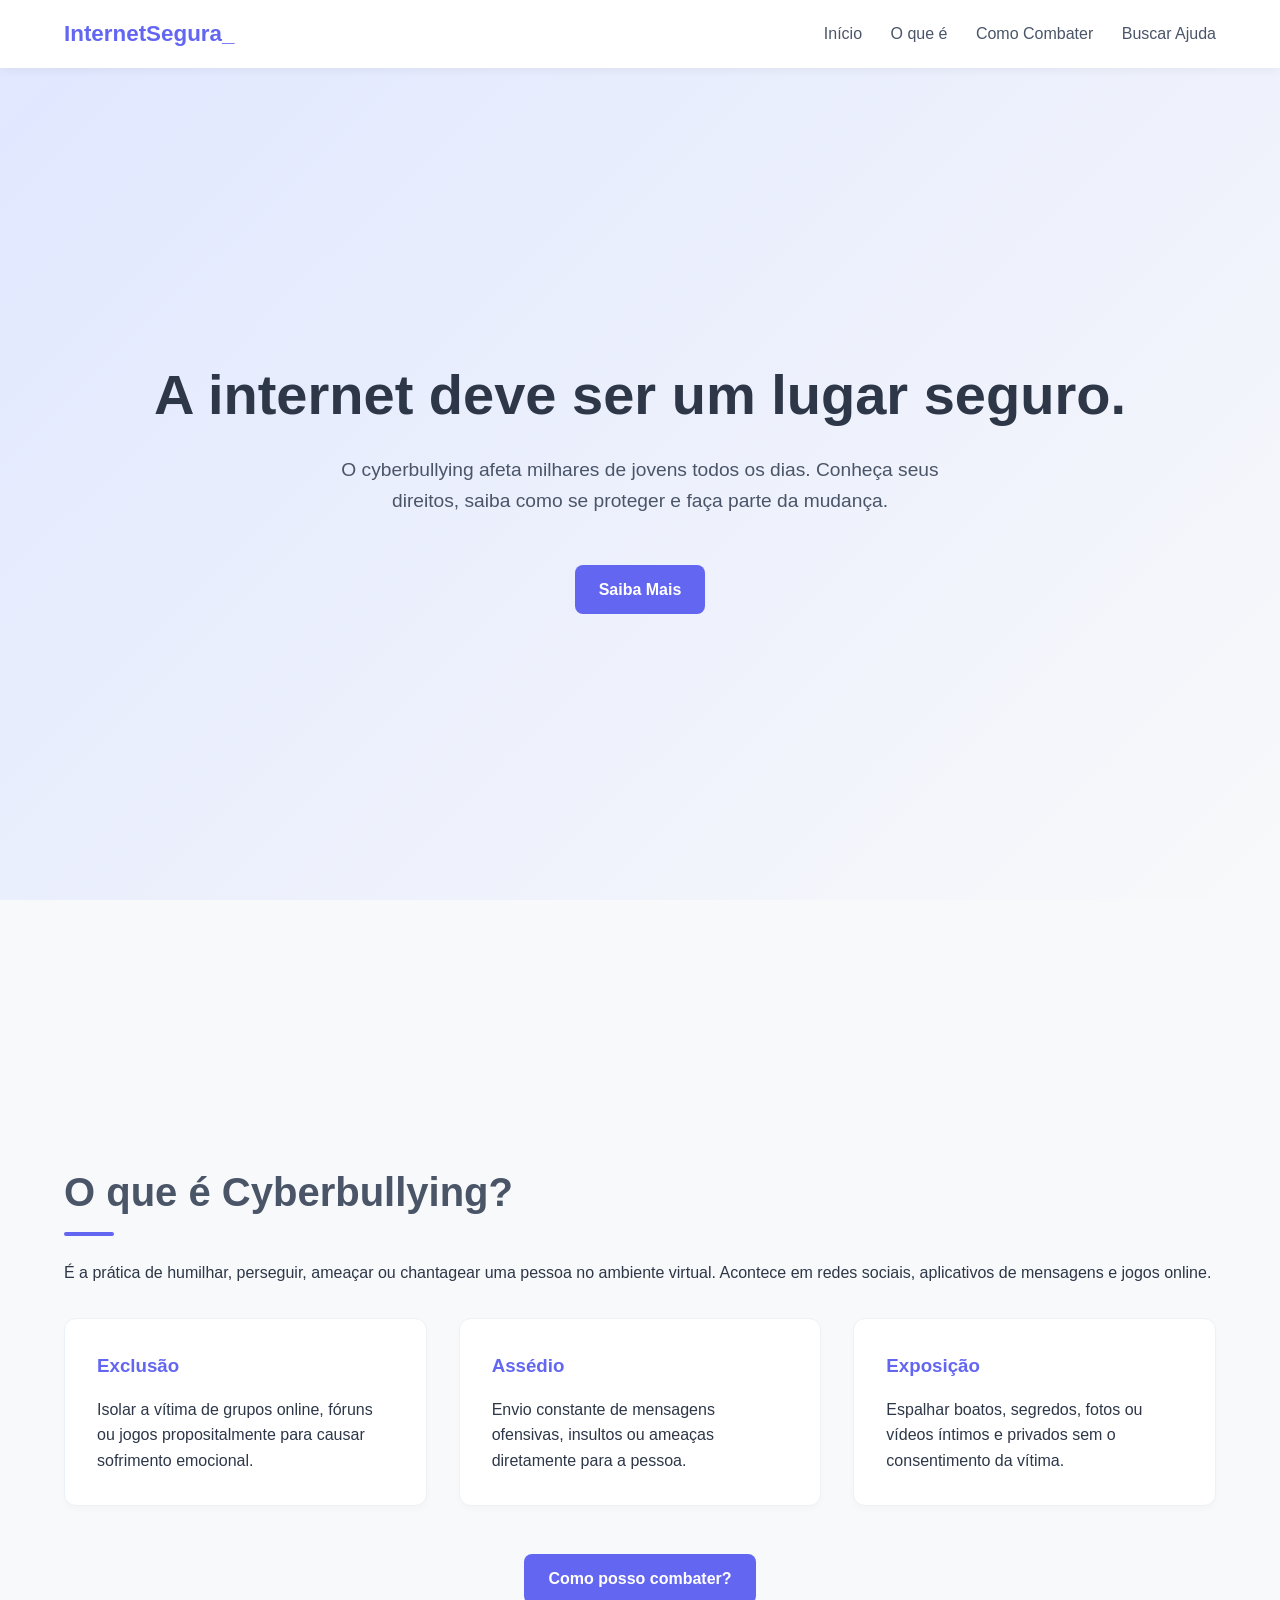
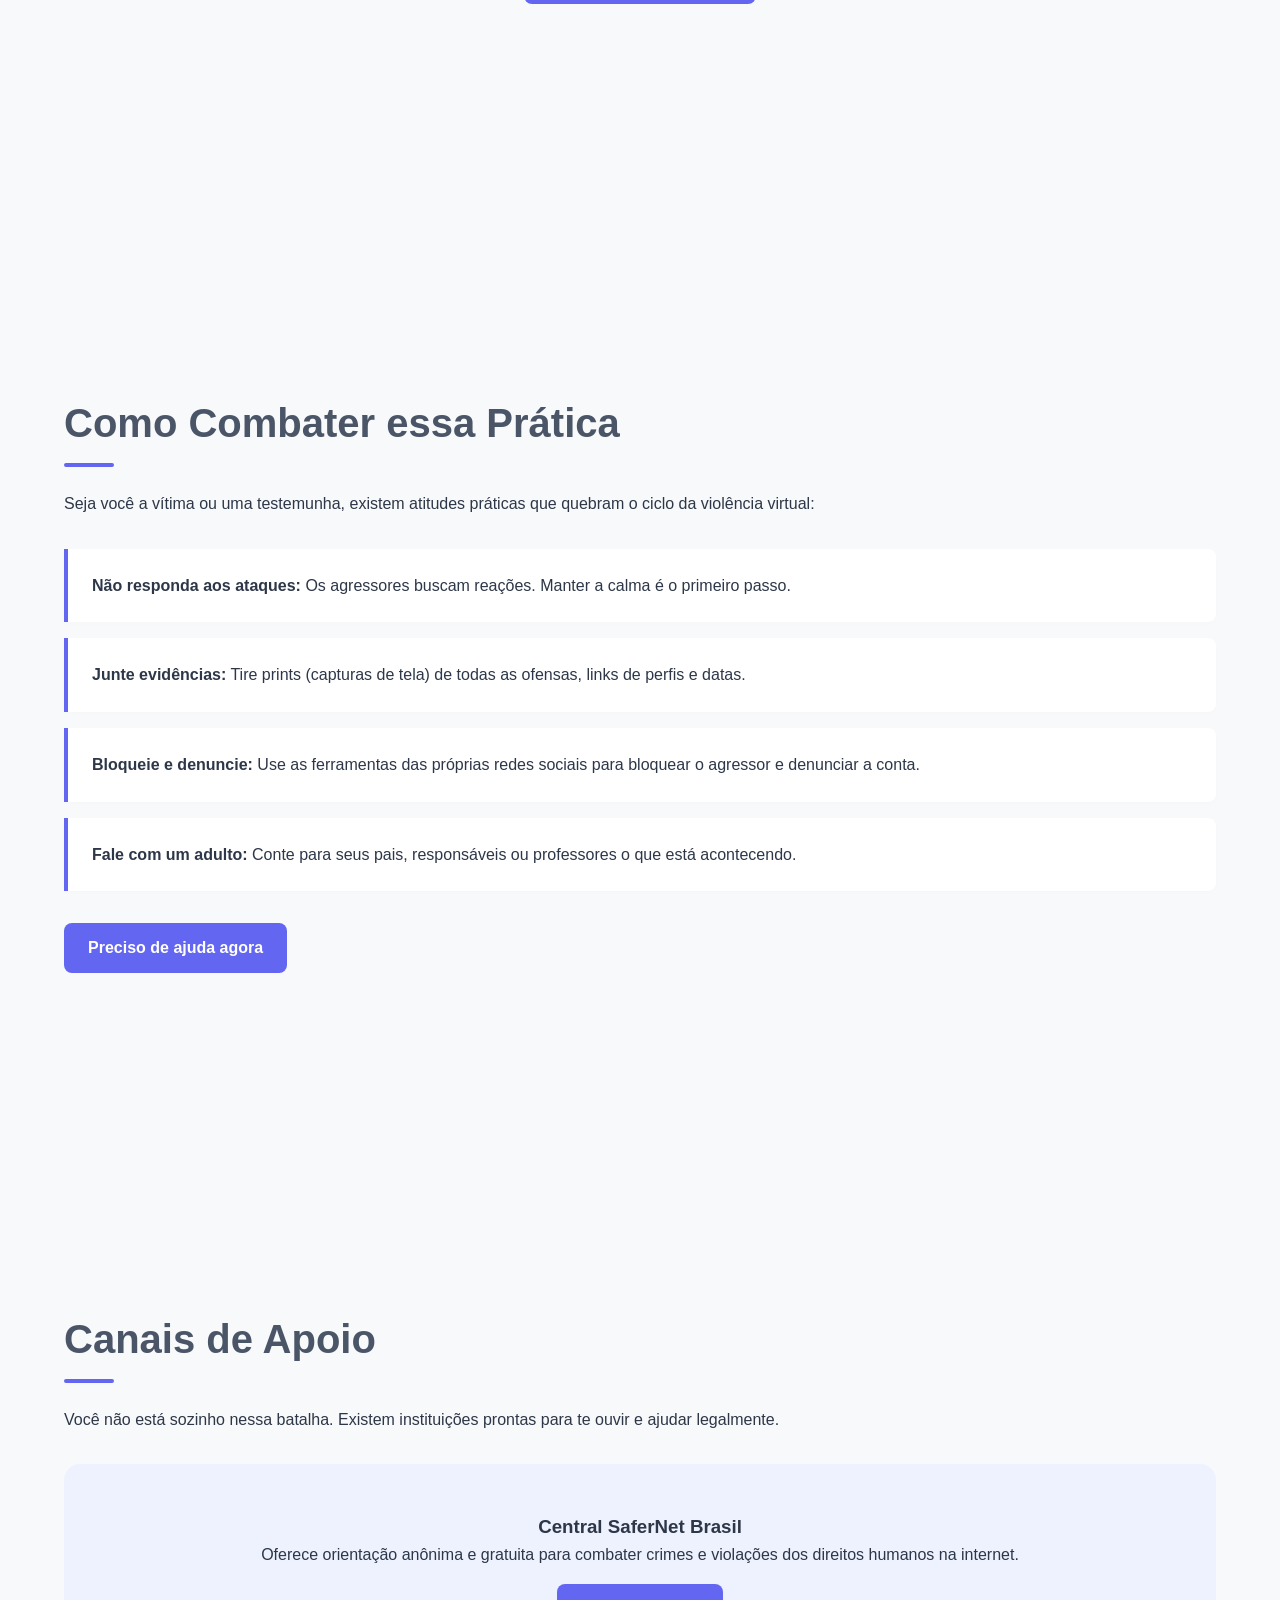
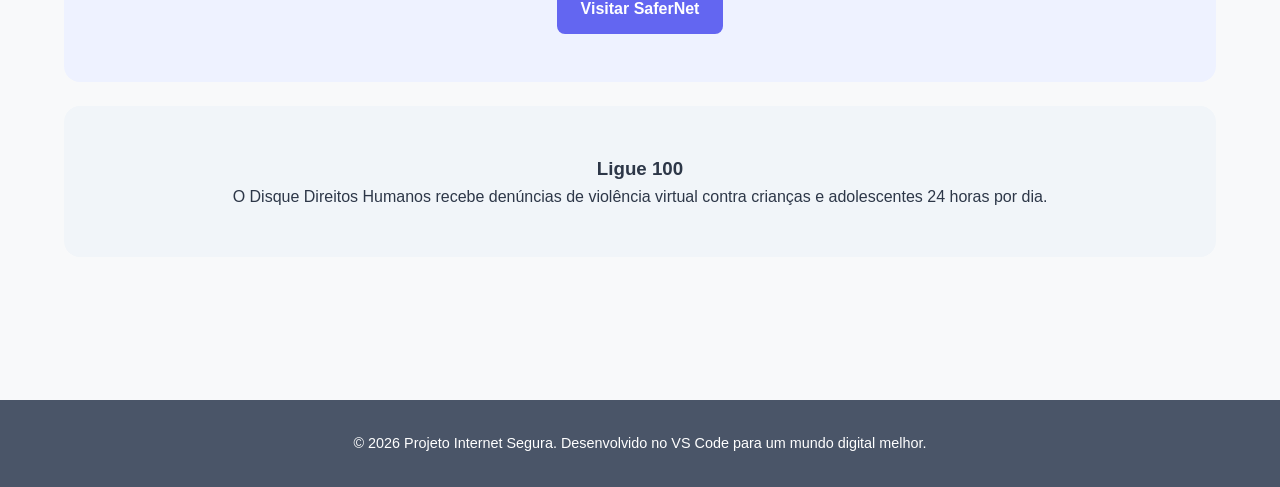
==== index.html @ e633beb7 "dg" ====
<!DOCTYPE html>
<html lang="pt-BR">
<head>
    <meta charset="UTF-8">
    <meta name="viewport" content="width=device-width, initial-scale=1.0">
    <title>Unidos Contra o Cyberbullying</title>
    <style>
        /* --- CONFIGURAÇÕES GERAIS & CORES --- */
        * {
            margin: 0;
            padding: 0;
            box-sizing: border-box;
            font-family: 'Segoe UI', Tahoma, Geneva, Verdana, sans-serif;
            scroll-behavior: smooth;
        }

        :root {
            --cor-fundo: #f8f9fa;
            --cor-primaria: #4a5568;
            --cor-destaque: #6366f1;
            --cor-destaque-hover: #4f46e5;
            --cor-texto: #2d3748;
            --cor-card: #ffffff;
        }

        body {
            background-color: var(--cor-fundo);
            color: var(--cor-texto);
            line-height: 1.6;
        }

        /* --- BARRA DE NAVEGAÇÃO (HEADER) --- */
        header {
            background-color: var(--cor-card);
            padding: 1rem 5%;
            position: fixed;
            width: 100%;
            top: 0;
            z-index: 1000;
            box-shadow: 0 2px 10px rgba(0,0,0,0.05);
            display: flex;
            justify-content: space-between;
            align-items: center;
        }

        .logo {
            font-size: 1.4rem;
            font-weight: bold;
            color: var(--cor-destaque);
        }

        nav a {
            text-decoration: none;
            color: var(--cor-primaria);
            margin-left: 1.5rem;
            font-weight: 500;
            transition: color 0.3s;
        }

        nav a:hover {
            color: var(--cor-destaque);
        }

        /* --- ESTRUTURA DAS SEÇÕES --- */
        section {
            padding: 8rem 5% 4rem 5%;
            min-height: 100vh;
            display: flex;
            flex-direction: column;
            justify-content: center;
        }

        .conteudo-secao {
            max-width: 1200px;
            margin: 0 auto;
            width: 100%;
        }

        h2 {
            font-size: 2.5rem;
            color: var(--cor-primaria);
            margin-bottom: 1.5rem;
            position: relative;
        }

        h2::after {
            content: '';
            display: block;
            width: 50px;
            height: 4px;
            background-color: var(--cor-destaque);
            margin-top: 0.5rem;
            border-radius: 2px;
        }

        /* --- BOTÕES --- */
        .btn {
            display: inline-block;
            padding: 0.75rem 1.5rem;
            background-color: var(--cor-destaque);
            color: white;
            text-decoration: none;
            border-radius: 8px;
            font-weight: 600;
            transition: background 0.3s, transform 0.2s;
            margin-top: 1rem;
            border: none;
            cursor: pointer;
        }

        .btn:hover {
            background-color: var(--cor-destaque-hover);
            transform: translateY(-2px);
        }

        /* --- HOME / INÍCIO --- */
        #inicio {
            background: linear-gradient(135deg, #e0e7ff 0%, #f8f9fa 100%);
            text-align: center;
        }

        #inicio h1 {
            font-size: 3.5rem;
            color: var(--cor-texto);
            margin-bottom: 1rem;
        }

        #inicio p {
            font-size: 1.2rem;
            max-width: 600px;
            margin: 0 auto 2rem auto;
            color: var(--cor-primaria);
        }

        /* --- CONTEXTO / O QUE É (GRID DE CARDS) --- */
        .grid-cards {
            display: grid;
            grid-template-columns: repeat(auto-fit, minmax(300px, 15fr));
            gap: 2rem;
            margin-top: 2rem;
        }

        .card {
            background-color: var(--cor-card);
            padding: 2rem;
            border-radius: 12px;
            box-shadow: 0 4px 6px rgba(0,0,0,0.02);
            border: 1px solid #edf2f7;
            transition: transform 0.3s;
        }

        .card:hover {
            transform: translateY(-5px);
        }

        .card h3 {
            color: var(--cor-destaque);
            margin-bottom: 1rem;
        }

        /* --- COMO COMBATER (LISTAS LIMPAS) --- */
        .lista-acoes {
            list-style: none;
            margin-top: 2rem;
        }

        .lista-acoes li {
            background: var(--cor-card);
            margin-bottom: 1rem;
            padding: 1.5rem;
            border-left: 4px solid var(--cor-destaque);
            border-radius: 0 8px 8px 0;
            box-shadow: 0 2px 4px rgba(0,0,0,0.01);
        }

        /* --- AJUDA / CONTATO --- */
        .secao-ajuda {
            background-color: #eef2ff;
            text-align: center;
            border-radius: 16px;
            padding: 3rem;
            margin-top: 2rem;
        }

        /* --- RODAPÉ --- */
        footer {
            background-color: var(--cor-primaria);
            color: white;
            text-align: center;
            padding: 2rem;
            font-size: 0.9rem;
        }
    </style>
</head>
<body>

    <header>
        <div class="logo">InternetSegura_</div>
        <nav>
            <a href="#inicio">Início</a>
            <a href="#sobre">O que é</a>
            <a href="#combate">Como Combater</a>
            <a href="#ajuda">Buscar Ajuda</a>
        </nav>
    </header>

    <section id="inicio">
        <div class="conteudo-secao">
            <h1>A internet deve ser um lugar seguro.</h1>
            <p>O cyberbullying afeta milhares de jovens todos os dias. Conheça seus direitos, saiba como se proteger e faça parte da mudança.</p>
            <a href="#sobre" class="btn">Saiba Mais</a>
        </div>
    </section>

    <section id="sobre">
        <div class="conteudo-secao">
            <h2>O que é Cyberbullying?</h2>
            <p>É a prática de humilhar, perseguir, ameaçar ou chantagear uma pessoa no ambiente virtual. Acontece em redes sociais, aplicativos de mensagens e jogos online.</p>
            
            <div class="grid-cards">
                <div class="card">
                    <h3>Exclusão</h3>
                    <p>Isolar a vítima de grupos online, fóruns ou jogos propositalmente para causar sofrimento emocional.</p>
                </div>
                <div class="card">
                    <h3>Assédio</h3>
                    <p>Envio constante de mensagens ofensivas, insultos ou ameaças diretamente para a pessoa.</p>
                </div>
                <div class="card">
                    <h3>Exposição</h3>
                    <p>Espalhar boatos, segredos, fotos ou vídeos íntimos e privados sem o consentimento da vítima.</p>
                </div>
            </div>
            
            <center style="margin-top: 2rem;">
                <a href="#combate" class="btn">Como posso combater?</a>
            </center>
        </div>
    </section>

    <section id="combate">
        <div class="conteudo-secao">
            <h2>Como Combater essa Prática</h2>
            <p>Seja você a vítima ou uma testemunha, existem atitudes práticas que quebram o ciclo da violência virtual:</p>
            
            <ul class="lista-acoes">
                <li><strong>Não responda aos ataques:</strong> Os agressores buscam reações. Manter a calma é o primeiro passo.</li>
                <li><strong>Junte evidências:</strong> Tire prints (capturas de tela) de todas as ofensas, links de perfis e datas.</li>
                <li><strong>Bloqueie e denuncie:</strong> Use as ferramentas das próprias redes sociais para bloquear o agressor e denunciar a conta.</li>
                <li><strong>Fale com um adulto:</strong> Conte para seus pais, responsáveis ou professores o que está acontecendo.</li>
            </ul>

            <a href="#ajuda" class="btn">Preciso de ajuda agora</a>
        </div>
    </section>

    <section id="ajuda">
        <div class="conteudo-secao">
            <h2>Canais de Apoio</h2>
            <p>Você não está sozinho nessa batalha. Existem instituições prontas para te ouvir e ajudar legalmente.</p>
            
            <div class="secao-ajuda">
                <h3>Central SaferNet Brasil</h3>
                <p>Oferece orientação anônima e gratuita para combater crimes e violações dos direitos humanos na internet.</p>
                <a href="https://new.safernet.org.br/" target="_blank" class="btn">Visitar SaferNet</a>
            </div>

            <div class="secao-ajuda" style="margin-top: 1.5rem; background-color: #f1f5f9;">
                <h3>Ligue 100</h3>
                <p>O Disque Direitos Humanos recebe denúncias de violência virtual contra crianças e adolescentes 24 horas por dia.</p>
            </div>
        </div>
    </section>

    <footer>
        <p>&copy; 2026 Projeto Internet Segura. Desenvolvido no VS Code para um mundo digital melhor.</p>
    </footer>

</body>
</html>
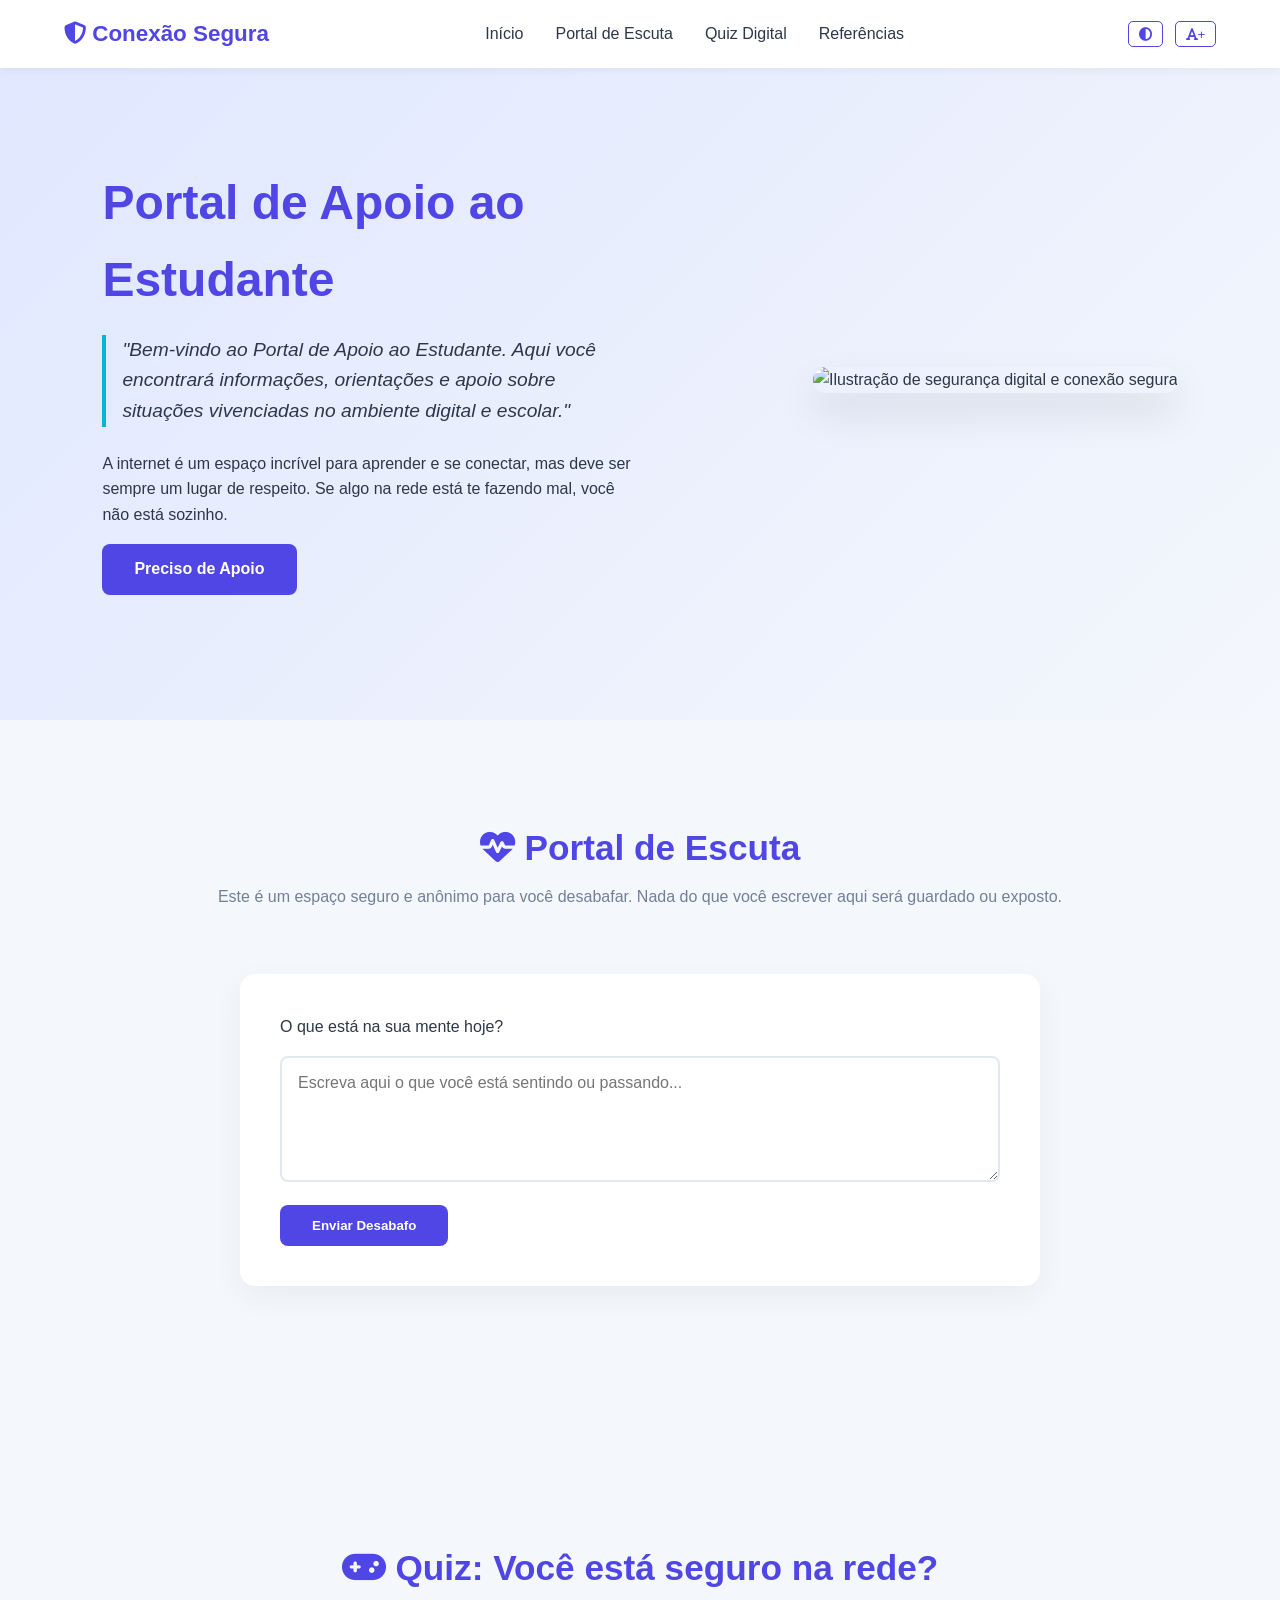
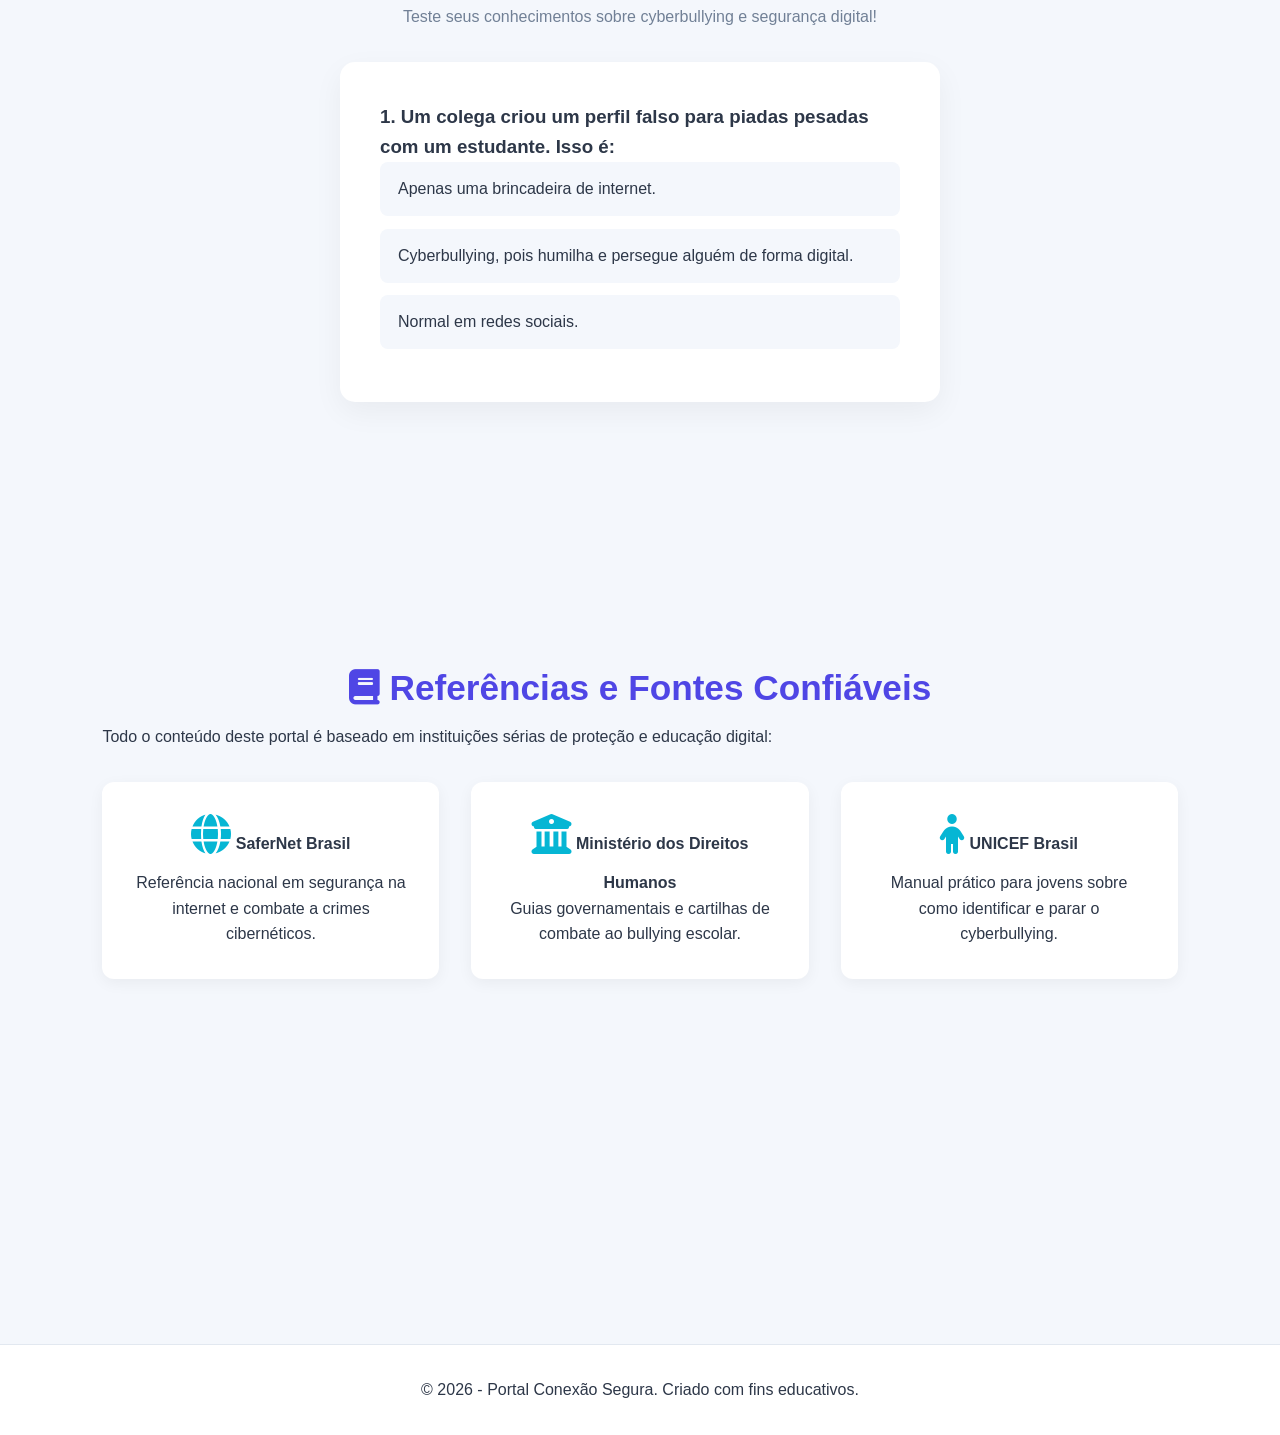
==== commit 65c39b45: "ta" ====
--- a/index.html
+++ b/index.html
@@ -3,278 +3,112 @@
 <head>
     <meta charset="UTF-8">
     <meta name="viewport" content="width=device-width, initial-scale=1.0">
-    <title>Unidos Contra o Cyberbullying</title>
-    <style>
-        /* --- CONFIGURAÇÕES GERAIS & CORES --- */
-        * {
-            margin: 0;
-            padding: 0;
-            box-sizing: border-box;
-            font-family: 'Segoe UI', Tahoma, Geneva, Verdana, sans-serif;
-            scroll-behavior: smooth;
-        }
-
-        :root {
-            --cor-fundo: #f8f9fa;
-            --cor-primaria: #4a5568;
-            --cor-destaque: #6366f1;
-            --cor-destaque-hover: #4f46e5;
-            --cor-texto: #2d3748;
-            --cor-card: #ffffff;
-        }
-
-        body {
-            background-color: var(--cor-fundo);
-            color: var(--cor-texto);
-            line-height: 1.6;
-        }
-
-        /* --- BARRA DE NAVEGAÇÃO (HEADER) --- */
-        header {
-            background-color: var(--cor-card);
-            padding: 1rem 5%;
-            position: fixed;
-            width: 100%;
-            top: 0;
-            z-index: 1000;
-            box-shadow: 0 2px 10px rgba(0,0,0,0.05);
-            display: flex;
-            justify-content: space-between;
-            align-items: center;
-        }
-
-        .logo {
-            font-size: 1.4rem;
-            font-weight: bold;
-            color: var(--cor-destaque);
-        }
-
-        nav a {
-            text-decoration: none;
-            color: var(--cor-primaria);
-            margin-left: 1.5rem;
-            font-weight: 500;
-            transition: color 0.3s;
-        }
-
-        nav a:hover {
-            color: var(--cor-destaque);
-        }
-
-        /* --- ESTRUTURA DAS SEÇÕES --- */
-        section {
-            padding: 8rem 5% 4rem 5%;
-            min-height: 100vh;
-            display: flex;
-            flex-direction: column;
-            justify-content: center;
-        }
-
-        .conteudo-secao {
-            max-width: 1200px;
-            margin: 0 auto;
-            width: 100%;
-        }
-
-        h2 {
-            font-size: 2.5rem;
-            color: var(--cor-primaria);
-            margin-bottom: 1.5rem;
-            position: relative;
-        }
-
-        h2::after {
-            content: '';
-            display: block;
-            width: 50px;
-            height: 4px;
-            background-color: var(--cor-destaque);
-            margin-top: 0.5rem;
-            border-radius: 2px;
-        }
-
-        /* --- BOTÕES --- */
-        .btn {
-            display: inline-block;
-            padding: 0.75rem 1.5rem;
-            background-color: var(--cor-destaque);
-            color: white;
-            text-decoration: none;
-            border-radius: 8px;
-            font-weight: 600;
-            transition: background 0.3s, transform 0.2s;
-            margin-top: 1rem;
-            border: none;
-            cursor: pointer;
-        }
-
-        .btn:hover {
-            background-color: var(--cor-destaque-hover);
-            transform: translateY(-2px);
-        }
-
-        /* --- HOME / INÍCIO --- */
-        #inicio {
-            background: linear-gradient(135deg, #e0e7ff 0%, #f8f9fa 100%);
-            text-align: center;
-        }
-
-        #inicio h1 {
-            font-size: 3.5rem;
-            color: var(--cor-texto);
-            margin-bottom: 1rem;
-        }
-
-        #inicio p {
-            font-size: 1.2rem;
-            max-width: 600px;
-            margin: 0 auto 2rem auto;
-            color: var(--cor-primaria);
-        }
-
-        /* --- CONTEXTO / O QUE É (GRID DE CARDS) --- */
-        .grid-cards {
-            display: grid;
-            grid-template-columns: repeat(auto-fit, minmax(300px, 15fr));
-            gap: 2rem;
-            margin-top: 2rem;
-        }
-
-        .card {
-            background-color: var(--cor-card);
-            padding: 2rem;
-            border-radius: 12px;
-            box-shadow: 0 4px 6px rgba(0,0,0,0.02);
-            border: 1px solid #edf2f7;
-            transition: transform 0.3s;
-        }
-
-        .card:hover {
-            transform: translateY(-5px);
-        }
-
-        .card h3 {
-            color: var(--cor-destaque);
-            margin-bottom: 1rem;
-        }
-
-        /* --- COMO COMBATER (LISTAS LIMPAS) --- */
-        .lista-acoes {
-            list-style: none;
-            margin-top: 2rem;
-        }
-
-        .lista-acoes li {
-            background: var(--cor-card);
-            margin-bottom: 1rem;
-            padding: 1.5rem;
-            border-left: 4px solid var(--cor-destaque);
-            border-radius: 0 8px 8px 0;
-            box-shadow: 0 2px 4px rgba(0,0,0,0.01);
-        }
-
-        /* --- AJUDA / CONTATO --- */
-        .secao-ajuda {
-            background-color: #eef2ff;
-            text-align: center;
-            border-radius: 16px;
-            padding: 3rem;
-            margin-top: 2rem;
-        }
-
-        /* --- RODAPÉ --- */
-        footer {
-            background-color: var(--cor-primaria);
-            color: white;
-            text-align: center;
-            padding: 2rem;
-            font-size: 0.9rem;
-        }
-    </style>
+    <title>Conexão Segura | Portal de Apoio</title>
+    <link rel="stylesheet" href="style.css">
+    <link rel="stylesheet" href="https://cdnjs.cloudflare.com/ajax/libs/font-awesome/6.4.0/css/all.min.css">
 </head>
 <body>
 
-    <header>
-        <div class="logo">InternetSegura_</div>
+    <header class="navbar">
+        <div class="logo"><i class="fa-solid fa-shield-halved"></i> Conexão Segura</div>
         <nav>
-            <a href="#inicio">Início</a>
-            <a href="#sobre">O que é</a>
-            <a href="#combate">Como Combater</a>
-            <a href="#ajuda">Buscar Ajuda</a>
+            <ul>
+                <li><a href="#home">Início</a></li>
+                <li><a href="#escuta">Portal de Escuta</a></li>
+                <li><a href="#quiz">Quiz Digital</a></li>
+                <li><a href="#referencias">Referências</a></li>
+            </ul>
         </nav>
+        <div class="acessibilidade">
+            <button id="btn-contraste" title="Alto Contraste"><i class="fa-solid fa-circle-half-stroke"></i></button>
+            <button id="btn-fonte" title="Aumentar Fonte"><i class="fa-solid fa-font"></i>+</button>
+        </div>
     </header>
 
-    <section id="inicio">
-        <div class="conteudo-secao">
-            <h1>A internet deve ser um lugar seguro.</h1>
-            <p>O cyberbullying afeta milhares de jovens todos os dias. Conheça seus direitos, saiba como se proteger e faça parte da mudança.</p>
-            <a href="#sobre" class="btn">Saiba Mais</a>
+    <section id="home" class="hero">
+        <div class="hero-content">
+            <h1>Portal de Apoio ao Estudante</h1>
+            <p class="boas-vindas">"Bem-vindo ao Portal de Apoio ao Estudante. Aqui você encontrará informações, orientações e apoio sobre situações vivenciadas no ambiente digital e escolar."</p>
+            <p>A internet é um espaço incrível para aprender e se conectar, mas deve ser sempre um lugar de respeito. Se algo na rede está te fazendo mal, você não está sozinho.</p>
+            <a href="#escuta" class="btn-principal">Preciso de Apoio</a>
+        </div>
+        <div class="hero-image">
+            <img src="https://images.unsplash.com/photo-1550751827-4bd374c3f58b?auto=format&fit=crop&w=600&q=80" alt="Ilustração de segurança digital e conexão segura">
         </div>
     </section>
 
-    <section id="sobre">
-        <div class="conteudo-secao">
-            <h2>O que é Cyberbullying?</h2>
-            <p>É a prática de humilhar, perseguir, ameaçar ou chantagear uma pessoa no ambiente virtual. Acontece em redes sociais, aplicativos de mensagens e jogos online.</p>
-            
-            <div class="grid-cards">
-                <div class="card">
-                    <h3>Exclusão</h3>
-                    <p>Isolar a vítima de grupos online, fóruns ou jogos propositalmente para causar sofrimento emocional.</p>
+    <section id="escuta" class="secao-escuta">
+        <h2><i class="fa-solid fa-heart-pulse"></i> Portal de Escuta</h2>
+        <p class="subtitulo">Este é um espaço seguro e anônimo para você desabafar. Nada do que você escrever aqui será guardado ou exposto.</p>
+        
+        <div class="container-escuta">
+            <form id="form-escuta" class="card">
+                <label for="desabafo">O que está na sua mente hoje?</label>
+                <textarea id="desabafo" rows="5" placeholder="Escreva aqui o que você está sentindo ou passando..." required></textarea>
+                <button type="submit" class="btn-enviar">Enviar Desabafo</button>
+            </form>
+
+            <div id="mensagem-acolhimento" class="card oculto">
+                <h3>Obrigado por compartilhar conosco! 🤍</h3>
+                <p id="frase-motivacional"></p>
+                <div class="orientacoes">
+                    <h4>🚨 Lembre-se, você não está sozinho:</h4>
+                    <ul>
+                        <li>Procure um <strong>professor ou pedagogo</strong> de sua confiança na escola.</li>
+                        <li>Converse com a <strong>direção</strong> ou com seus <strong>familiares</strong>.</li>
+                        <li>Para ajuda especializada em segurança digital, acesse a <strong>SaferNet Brasil</strong>.</li>
+                        <li>Se precisar conversar com alguém agora, ligue para o <strong>CVV (141)</strong>.</li>
+                    </ul>
                 </div>
-                <div class="card">
-                    <h3>Assédio</h3>
-                    <p>Envio constante de mensagens ofensivas, insultos ou ameaças diretamente para a pessoa.</p>
-                </div>
-                <div class="card">
-                    <h3>Exposição</h3>
-                    <p>Espalhar boatos, segredos, fotos ou vídeos íntimos e privados sem o consentimento da vítima.</p>
-                </div>
-            </div>
-            
-            <center style="margin-top: 2rem;">
-                <a href="#combate" class="btn">Como posso combater?</a>
-            </center>
-        </div>
-    </section>
-
-    <section id="combate">
-        <div class="conteudo-secao">
-            <h2>Como Combater essa Prática</h2>
-            <p>Seja você a vítima ou uma testemunha, existem atitudes práticas que quebram o ciclo da violência virtual:</p>
-            
-            <ul class="lista-acoes">
-                <li><strong>Não responda aos ataques:</strong> Os agressores buscam reações. Manter a calma é o primeiro passo.</li>
-                <li><strong>Junte evidências:</strong> Tire prints (capturas de tela) de todas as ofensas, links de perfis e datas.</li>
-                <li><strong>Bloqueie e denuncie:</strong> Use as ferramentas das próprias redes sociais para bloquear o agressor e denunciar a conta.</li>
-                <li><strong>Fale com um adulto:</strong> Conte para seus pais, responsáveis ou professores o que está acontecendo.</li>
-            </ul>
-
-            <a href="#ajuda" class="btn">Preciso de ajuda agora</a>
-        </div>
-    </section>
-
-    <section id="ajuda">
-        <div class="conteudo-secao">
-            <h2>Canais de Apoio</h2>
-            <p>Você não está sozinho nessa batalha. Existem instituições prontas para te ouvir e ajudar legalmente.</p>
-            
-            <div class="secao-ajuda">
-                <h3>Central SaferNet Brasil</h3>
-                <p>Oferece orientação anônima e gratuita para combater crimes e violações dos direitos humanos na internet.</p>
-                <a href="https://new.safernet.org.br/" target="_blank" class="btn">Visitar SaferNet</a>
-            </div>
-
-            <div class="secao-ajuda" style="margin-top: 1.5rem; background-color: #f1f5f9;">
-                <h3>Ligue 100</h3>
-                <p>O Disque Direitos Humanos recebe denúncias de violência virtual contra crianças e adolescentes 24 horas por dia.</p>
             </div>
         </div>
     </section>
 
+    <section id="quiz" class="secao-quiz">
+        <h2><i class="fa-solid fa-gamepad"></i> Quiz: Você está seguro na rede?</h2>
+        <p class="subtitulo">Teste seus conhecimentos sobre cyberbullying e segurança digital!</p>
+        
+        <div id="container-quiz" class="card">
+            <div id="pergunta-box"></div>
+            <div id="alternativas-box"></div>
+            <button id="btn-proximo" class="btn-principal oculto">Próxima</button>
+        </div>
+        
+        <div id="resultado-quiz" class="card oculto">
+            <h3>Resultado do Quiz</h3>
+            <p id="placar"></p>
+            <button id="btn-reiniciar" class="btn-principal">Tentar Novamente</button>
+        </div>
+    </section>
+
+    <section id="referencias" class="secao-referencias">
+        <h2><i class="fa-solid fa-book"></i> Referências e Fontes Confiáveis</h2>
+        <p>Todo o conteúdo deste portal é baseado em instituições sérias de proteção e educação digital:</p>
+        <div class="links-referencias">
+            <a href="https://new.safernet.org.br/" target="_blank" class="card-ref">
+                <i class="fa-solid fa-globe"></i>
+                <strong>SaferNet Brasil</strong>
+                <p>Referência nacional em segurança na internet e combate a crimes cibernéticos.</p>
+            </a>
+            <a href="https://www.gov.br/mdh/pt-br" target="_blank" class="card-ref">
+                <i class="fa-solid fa-building-columns"></i>
+                <strong>Ministério dos Direitos Humanos</strong>
+                <p>Guias governamentais e cartilhas de combate ao bullying escolar.</p>
+            </a>
+            <a href="https://www.unicef.org/brazil/cyberbullying-o-que-eh-e-como-parar" target="_blank" class="card-ref">
+                <i class="fa-solid fa-child"></i>
+                <strong>UNICEF Brasil</strong>
+                <p>Manual prático para jovens sobre como identificar e parar o cyberbullying.</p>
+            </a>
+        </div>
+    </section>
+
     <footer>
-        <p>&copy; 2026 Projeto Internet Segura. Desenvolvido no VS Code para um mundo digital melhor.</p>
+        <p>&copy; 2026 - Portal Conexão Segura. Criado com fins educativos.</p>
     </footer>
 
+    <button id="btn-topo" title="Voltar ao topo"><i class="fa-solid fa-arrow-up"></i></button>
+
+    <script src="script.js"></script>
 </body>
-</html>
+</html>
--- a/style.css
+++ b/style.css
@@ -0,0 +1,334 @@
+/* Configurações Gerais e Variáveis */
+:root {
+    --bg-principal: #f4f7fc;
+    --bg-card: #ffffff;
+    --texto: #2d3748;
+    --primaria: #4f46e5;
+    --secundaria: #06b6d4;
+    --sucesso: #10b981;
+    --transicao: all 0.3s ease;
+}
+
+/* Modo Alto Contraste */
+.alto-contraste {
+    --bg-principal: #000000;
+    --bg-card: #121212;
+    --texto: #ffffff;
+    --primaria: #ffff00;
+    --secundaria: #00ffff;
+    --sucesso: #00ff00;
+}
+
+* {
+    margin: 0;
+    padding: 0;
+    box-sizing: border-box;
+    font-family: 'Segoe UI', Tahoma, Geneva, Verdana, sans-serif;
+}
+
+html {
+    scroll-behavior: smooth;
+}
+
+body {
+    background-color: var(--bg-principal);
+    color: var(--texto);
+    transition: var(--transicao);
+    line-height: 1.6;
+}
+
+/* Menu de Navegação */
+.navbar {
+    position: fixed;
+    top: 0;
+    width: 100%;
+    background: var(--bg-card);
+    display: flex;
+    justify-content: space-between;
+    align-items: center;
+    padding: 1rem 5%;
+    box-shadow: 0 2px 10px rgba(0,0,0,0.05);
+    z-index: 1000;
+}
+
+.logo {
+    font-size: 1.4rem;
+    font-weight: bold;
+    color: var(--primaria);
+}
+
+.navbar nav ul {
+    display: flex;
+    list-style: none;
+    gap: 2rem;
+}
+
+.navbar nav a {
+    text-decoration: none;
+    color: var(--texto);
+    font-weight: 500;
+    transition: var(--transicao);
+}
+
+.navbar nav a:hover {
+    color: var(--primaria);
+}
+
+.acessibilidade button {
+    background: none;
+    border: 1px solid var(--primaria);
+    color: var(--primaria);
+    padding: 0.3rem 0.6rem;
+    cursor: pointer;
+    border-radius: 5px;
+    margin-left: 0.5rem;
+    transition: var(--transicao);
+}
+
+.acessibilidade button:hover {
+    background: var(--primaria);
+    color: #fff;
+}
+
+/* Configuração Geral de Seções */
+section {
+    padding: 100px 8% 60px 8%;
+    min-height: 80vh;
+}
+
+.card {
+    background: var(--bg-card);
+    padding: 2.5rem;
+    border-radius: 15px;
+    box-shadow: 0 10px 30px rgba(0,0,0,0.05);
+    margin-top: 2rem;
+    transition: var(--transicao);
+}
+
+h2 {
+    font-size: 2.2rem;
+    color: var(--primaria);
+    text-align: center;
+    margin-bottom: 0.5rem;
+}
+
+.subtitulo {
+    text-align: center;
+    color: #718096;
+    margin-bottom: 2rem;
+}
+
+/* Seção Home */
+.hero {
+    display: flex;
+    align-items: center;
+    justify-content: space-between;
+    gap: 2rem;
+    background: linear-gradient(135deg, #e0e7ff 0%, #f4f7fc 100%);
+}
+
+.alto-contraste .hero {
+    background: #000;
+}
+
+.hero-content {
+    max-width: 50%;
+}
+
+.hero-content h1 {
+    font-size: 3rem;
+    color: var(--primaria);
+    margin-bottom: 1rem;
+    animation: fadeIn 1s ease;
+}
+
+.boas-vindas {
+    font-size: 1.2rem;
+    font-style: italic;
+    border-left: 4px solid var(--secundaria);
+    padding-left: 1rem;
+    margin-bottom: 1.5rem;
+}
+
+.hero-image img {
+    width: 100%;
+    max-width: 500px;
+    border-radius: 20px;
+    box-shadow: 0 20px 40px rgba(0,0,0,0.1);
+}
+
+.btn-principal, .btn-enviar {
+    display: inline-block;
+    background: var(--primaria);
+    color: white;
+    padding: 0.8rem 2rem;
+    border: none;
+    border-radius: 8px;
+    text-decoration: none;
+    font-weight: bold;
+    cursor: pointer;
+    transition: var(--transicao);
+    margin-top: 1rem;
+}
+
+.alto-contraste .btn-principal, .alto-contraste .btn-enviar {
+    color: #000;
+}
+
+.btn-principal:hover, .btn-enviar:hover {
+    transform: translateY(-2px);
+    opacity: 0.9;
+}
+
+/* Seção Escuta */
+.container-escuta {
+    display: grid;
+    grid-template-columns: 1fr;
+    gap: 2rem;
+    max-width: 800px;
+    margin: 0 auto;
+}
+
+textarea {
+    width: 100%;
+    padding: 1rem;
+    border: 2px solid #e2e8f0;
+    border-radius: 8px;
+    margin-top: 1rem;
+    resize: vertical;
+    font-size: 1rem;
+}
+
+.orientacoes {
+    background: #f8fafc;
+    border-left: 4px solid var(--sucesso);
+    padding: 1rem;
+    margin-top: 1.5rem;
+    border-radius: 0 8px 8px 0;
+}
+
+.alto-contraste .orientacoes {
+    background: #121212;
+}
+
+.orientacoes ul {
+    margin-left: 20px;
+    margin-top: 10px;
+}
+
+/* Seção Quiz */
+#container-quiz {
+    max-width: 600px;
+    margin: 0 auto;
+}
+
+.alternativa {
+    display: block;
+    width: 100%;
+    padding: 1rem;
+    background: var(--bg-principal);
+    border: 2px solid transparent;
+    border-radius: 8px;
+    margin-bottom: 0.8rem;
+    text-align: left;
+    cursor: pointer;
+    transition: var(--transicao);
+    font-size: 1rem;
+    color: var(--texto);
+}
+
+.alternativa:hover {
+    border-color: var(--primaria);
+    background: #e0e7ff;
+}
+
+.alto-contraste .alternativa:hover {
+    background: #333;
+}
+
+.correta {
+    background: #d1fae5 !important;
+    border-color: var(--sucesso) !important;
+    color: #065f46;
+}
+
+.errada {
+    background: #fee2e2 !important;
+    border-color: #ef4444 !important;
+    color: #991b1b;
+}
+
+/* Seção Referências */
+.links-referencias {
+    display: grid;
+    grid-template-columns: repeat(auto-fit, minmax(250px, 1fr));
+    gap: 2rem;
+    margin-top: 2rem;
+}
+
+.card-ref {
+    background: var(--bg-card);
+    padding: 2rem;
+    text-decoration: none;
+    color: var(--texto);
+    border-radius: 12px;
+    box-shadow: 0 4px 15px rgba(0,0,0,0.05);
+    transition: var(--transicao);
+    text-align: center;
+}
+
+.card-ref i {
+    font-size: 2.5rem;
+    color: var(--secundaria);
+    margin-bottom: 1rem;
+}
+
+.card-ref:hover {
+    transform: translateY(-5px);
+    box-shadow: 0 10px 25px rgba(0,0,0,0.1);
+}
+
+/* Rodapé */
+footer {
+    text-align: center;
+    padding: 2rem;
+    background: var(--bg-card);
+    margin-top: 4rem;
+    border-top: 1px solid #e2e8f0;
+}
+
+/* Elementos Utilitários/Diferenciais */
+.oculto { display: none; }
+
+#btn-topo {
+    position: fixed;
+    bottom: 20px;
+    right: 20px;
+    background: var(--primaria);
+    color: white;
+    border: none;
+    width: 50px;
+    height: 50px;
+    border-radius: 50%;
+    cursor: pointer;
+    display: none;
+    align-items: center;
+    justify-content: center;
+    box-shadow: 0 4px 10px rgba(0,0,0,0.2);
+    z-index: 99;
+}
+
+/* Animação */
+@keyframes fadeIn {
+    from { opacity: 0; transform: translateY(20px); }
+    to { opacity: 1; transform: translateY(0); }
+}
+
+/* Responsividade (Mobile) */
+@media (max-width: 768px) {
+    .navbar { flex-direction: column; padding: 1rem; }
+    .navbar nav ul { gap: 1rem; margin-top: 0.5rem; }
+    .hero { flex-direction: column; text-align: center; padding-top: 140px; }
+    .hero-content { max-width: 100%; }
+    section { padding: 80px 5% 40px 5%; }
+}
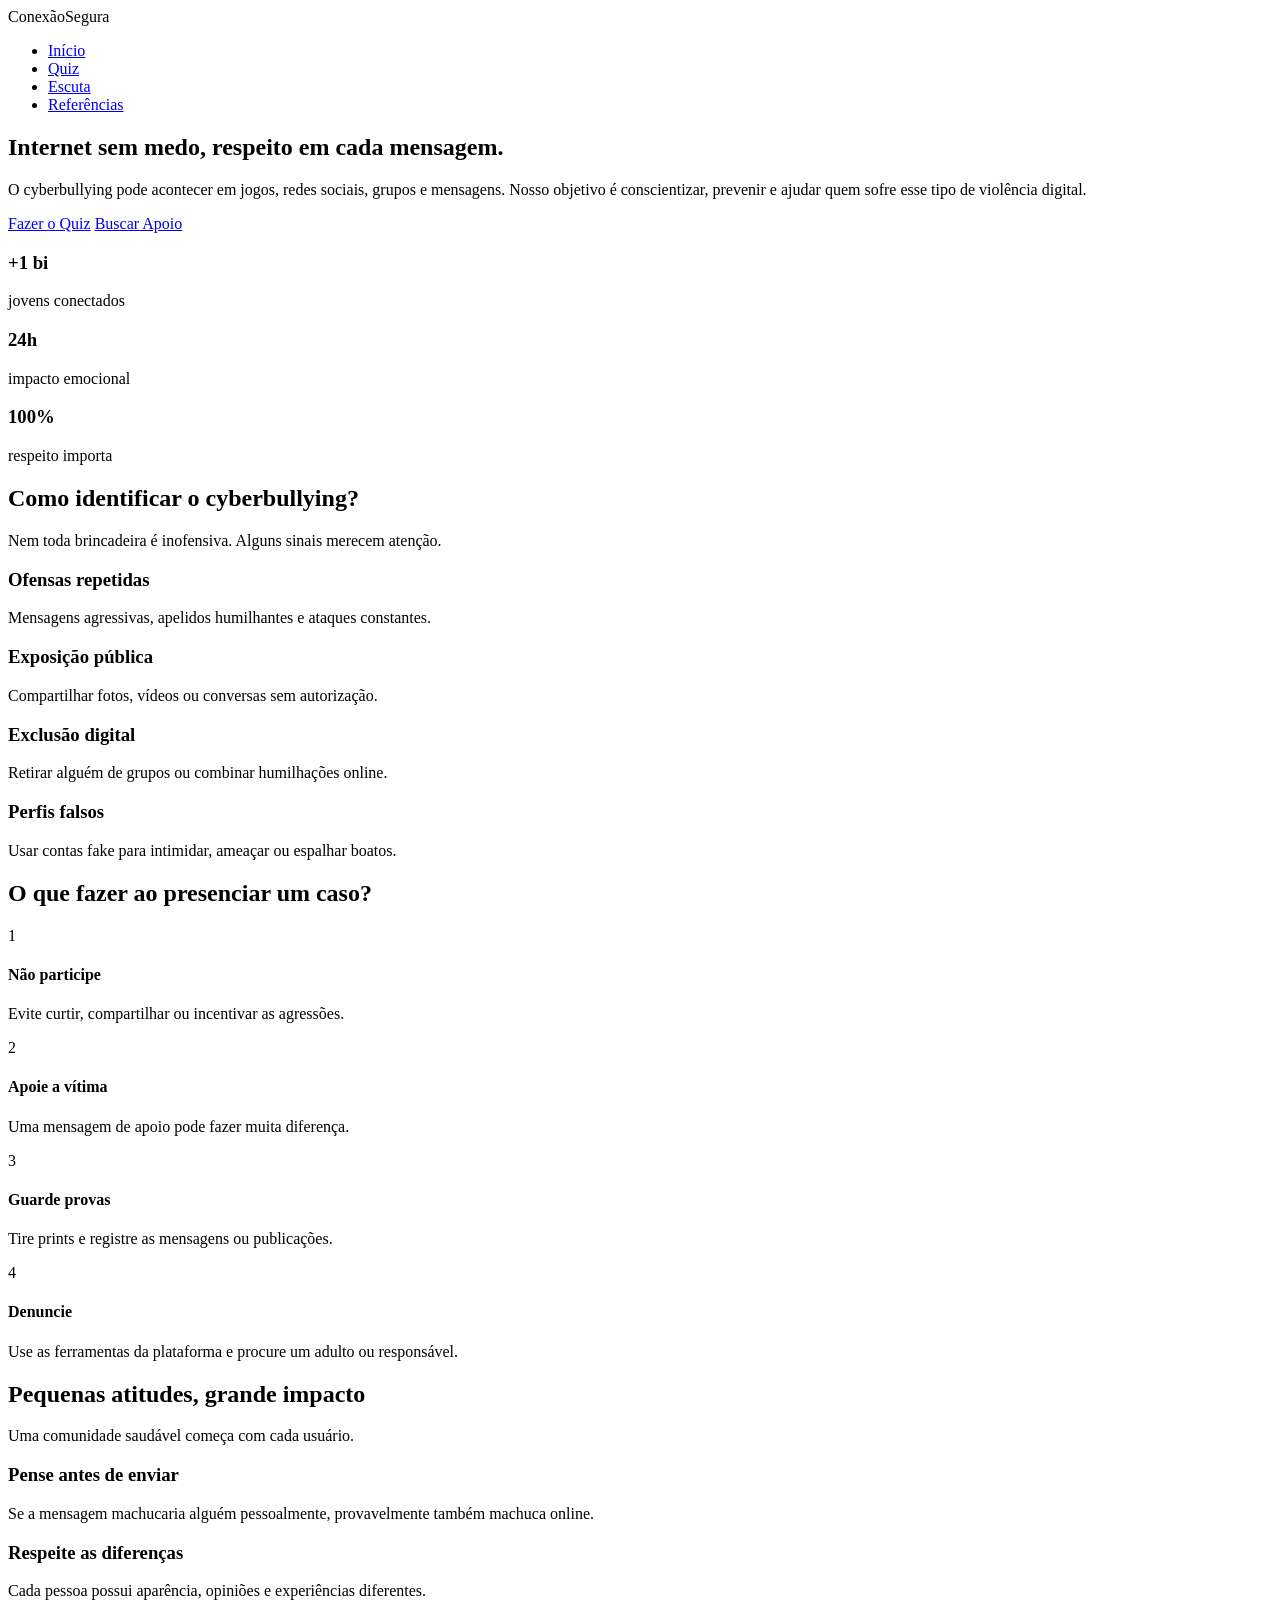
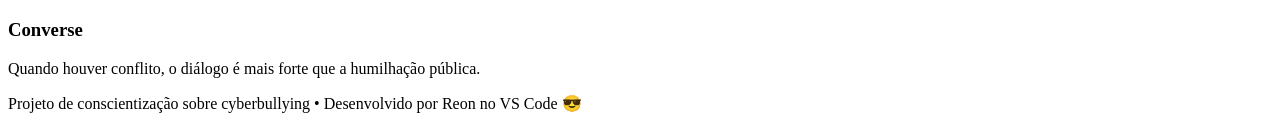
==== commit 8f9c9393: "34" ====
--- a/index.html
+++ b/index.html
@@ -1,114 +1,155 @@
 <!DOCTYPE html>
 <html lang="pt-BR">
 <head>
-    <meta charset="UTF-8">
-    <meta name="viewport" content="width=device-width, initial-scale=1.0">
-    <title>Conexão Segura | Portal de Apoio</title>
-    <link rel="stylesheet" href="style.css">
-    <link rel="stylesheet" href="https://cdnjs.cloudflare.com/ajax/libs/font-awesome/6.4.0/css/all.min.css">
+  <meta charset="UTF-8">
+  <meta name="viewport" content="width=device-width, initial-scale=1.0">
+  <title>Conexão Segura | Combate ao Cyberbullying</title>
+  <link rel="stylesheet" href="estilo.css">
 </head>
 <body>
 
-    <header class="navbar">
-        <div class="logo"><i class="fa-solid fa-shield-halved"></i> Conexão Segura</div>
-        <nav>
-            <ul>
-                <li><a href="#home">Início</a></li>
-                <li><a href="#escuta">Portal de Escuta</a></li>
-                <li><a href="#quiz">Quiz Digital</a></li>
-                <li><a href="#referencias">Referências</a></li>
-            </ul>
-        </nav>
-        <div class="acessibilidade">
-            <button id="btn-contraste" title="Alto Contraste"><i class="fa-solid fa-circle-half-stroke"></i></button>
-            <button id="btn-fonte" title="Aumentar Fonte"><i class="fa-solid fa-font"></i>+</button>
+<nav>
+  <div class="container nav-content">
+    <div class="logo">Conexão<span>Segura</span></div>
+    <ul>
+      <li><a href="index.html">Início</a></li>
+      <li><a href="quiz.html">Quiz</a></li>
+      <li><a href="escuta.html">Escuta</a></li>
+      <li><a href="referências.html">Referências</a></li>
+    </ul>
+  </div>
+</nav>
+
+<section class="hero">
+  <div class="container">
+    <h1>Internet sem medo, respeito em cada mensagem.</h1>
+    <p>
+      O cyberbullying pode acontecer em jogos, redes sociais, grupos e mensagens.
+      Nosso objetivo é conscientizar, prevenir e ajudar quem sofre esse tipo de violência digital.
+    </p>
+
+    <div class="hero-buttons">
+      <a href="quiz.html" class="btn btn-primary">Fazer o Quiz</a>
+      <a href="escuta.html" class="btn btn-secondary">Buscar Apoio</a>
+    </div>
+
+    <div class="stats">
+      <div class="stat">
+        <h3>+1 bi</h3>
+        <p>jovens conectados</p>
+      </div>
+      <div class="stat">
+        <h3>24h</h3>
+        <p>impacto emocional</p>
+      </div>
+      <div class="stat">
+        <h3>100%</h3>
+        <p>respeito importa</p>
+      </div>
+    </div>
+  </div>
+</section>
+
+<section class="section">
+  <div class="container">
+    <div class="section-title">
+      <h2>Como identificar o cyberbullying?</h2>
+      <p>Nem toda brincadeira é inofensiva. Alguns sinais merecem atenção.</p>
+    </div>
+
+    <div class="grid">
+      <div class="card">
+        <h3>Ofensas repetidas</h3>
+        <p>Mensagens agressivas, apelidos humilhantes e ataques constantes.</p>
+      </div>
+
+      <div class="card">
+        <h3>Exposição pública</h3>
+        <p>Compartilhar fotos, vídeos ou conversas sem autorização.</p>
+      </div>
+
+      <div class="card">
+        <h3>Exclusão digital</h3>
+        <p>Retirar alguém de grupos ou combinar humilhações online.</p>
+      </div>
+
+      <div class="card">
+        <h3>Perfis falsos</h3>
+        <p>Usar contas fake para intimidar, ameaçar ou espalhar boatos.</p>
+      </div>
+    </div>
+
+    <div class="highlight">
+      <h2>O que fazer ao presenciar um caso?</h2>
+      <div class="steps">
+        <div class="step">
+          <div class="step-number">1</div>
+          <div>
+            <h4>Não participe</h4>
+            <p>Evite curtir, compartilhar ou incentivar as agressões.</p>
+          </div>
         </div>
-    </header>
 
-    <section id="home" class="hero">
-        <div class="hero-content">
-            <h1>Portal de Apoio ao Estudante</h1>
-            <p class="boas-vindas">"Bem-vindo ao Portal de Apoio ao Estudante. Aqui você encontrará informações, orientações e apoio sobre situações vivenciadas no ambiente digital e escolar."</p>
-            <p>A internet é um espaço incrível para aprender e se conectar, mas deve ser sempre um lugar de respeito. Se algo na rede está te fazendo mal, você não está sozinho.</p>
-            <a href="#escuta" class="btn-principal">Preciso de Apoio</a>
+        <div class="step">
+          <div class="step-number">2</div>
+          <div>
+            <h4>Apoie a vítima</h4>
+            <p>Uma mensagem de apoio pode fazer muita diferença.</p>
+          </div>
         </div>
-        <div class="hero-image">
-            <img src="https://images.unsplash.com/photo-1550751827-4bd374c3f58b?auto=format&fit=crop&w=600&q=80" alt="Ilustração de segurança digital e conexão segura">
+
+        <div class="step">
+          <div class="step-number">3</div>
+          <div>
+            <h4>Guarde provas</h4>
+            <p>Tire prints e registre as mensagens ou publicações.</p>
+          </div>
         </div>
-    </section>
 
-    <section id="escuta" class="secao-escuta">
-        <h2><i class="fa-solid fa-heart-pulse"></i> Portal de Escuta</h2>
-        <p class="subtitulo">Este é um espaço seguro e anônimo para você desabafar. Nada do que você escrever aqui será guardado ou exposto.</p>
-        
-        <div class="container-escuta">
-            <form id="form-escuta" class="card">
-                <label for="desabafo">O que está na sua mente hoje?</label>
-                <textarea id="desabafo" rows="5" placeholder="Escreva aqui o que você está sentindo ou passando..." required></textarea>
-                <button type="submit" class="btn-enviar">Enviar Desabafo</button>
-            </form>
+        <div class="step">
+          <div class="step-number">4</div>
+          <div>
+            <h4>Denuncie</h4>
+            <p>Use as ferramentas da plataforma e procure um adulto ou responsável.</p>
+          </div>
+        </div>
+      </div>
+    </div>
+  </div>
+</section>
 
-            <div id="mensagem-acolhimento" class="card oculto">
-                <h3>Obrigado por compartilhar conosco! 🤍</h3>
-                <p id="frase-motivacional"></p>
-                <div class="orientacoes">
-                    <h4>🚨 Lembre-se, você não está sozinho:</h4>
-                    <ul>
-                        <li>Procure um <strong>professor ou pedagogo</strong> de sua confiança na escola.</li>
-                        <li>Converse com a <strong>direção</strong> ou com seus <strong>familiares</strong>.</li>
-                        <li>Para ajuda especializada em segurança digital, acesse a <strong>SaferNet Brasil</strong>.</li>
-                        <li>Se precisar conversar com alguém agora, ligue para o <strong>CVV (141)</strong>.</li>
-                    </ul>
-                </div>
-            </div>
-        </div>
-    </section>
+<section class="section">
+  <div class="container">
+    <div class="section-title">
+      <h2>Pequenas atitudes, grande impacto</h2>
+      <p>Uma comunidade saudável começa com cada usuário.</p>
+    </div>
 
-    <section id="quiz" class="secao-quiz">
-        <h2><i class="fa-solid fa-gamepad"></i> Quiz: Você está seguro na rede?</h2>
-        <p class="subtitulo">Teste seus conhecimentos sobre cyberbullying e segurança digital!</p>
-        
-        <div id="container-quiz" class="card">
-            <div id="pergunta-box"></div>
-            <div id="alternativas-box"></div>
-            <button id="btn-proximo" class="btn-principal oculto">Próxima</button>
-        </div>
-        
-        <div id="resultado-quiz" class="card oculto">
-            <h3>Resultado do Quiz</h3>
-            <p id="placar"></p>
-            <button id="btn-reiniciar" class="btn-principal">Tentar Novamente</button>
-        </div>
-    </section>
+    <div class="grid">
+      <div class="card">
+        <h3>Pense antes de enviar</h3>
+        <p>Se a mensagem machucaria alguém pessoalmente, provavelmente também machuca online.</p>
+      </div>
 
-    <section id="referencias" class="secao-referencias">
-        <h2><i class="fa-solid fa-book"></i> Referências e Fontes Confiáveis</h2>
-        <p>Todo o conteúdo deste portal é baseado em instituições sérias de proteção e educação digital:</p>
-        <div class="links-referencias">
-            <a href="https://new.safernet.org.br/" target="_blank" class="card-ref">
-                <i class="fa-solid fa-globe"></i>
-                <strong>SaferNet Brasil</strong>
-                <p>Referência nacional em segurança na internet e combate a crimes cibernéticos.</p>
-            </a>
-            <a href="https://www.gov.br/mdh/pt-br" target="_blank" class="card-ref">
-                <i class="fa-solid fa-building-columns"></i>
-                <strong>Ministério dos Direitos Humanos</strong>
-                <p>Guias governamentais e cartilhas de combate ao bullying escolar.</p>
-            </a>
-            <a href="https://www.unicef.org/brazil/cyberbullying-o-que-eh-e-como-parar" target="_blank" class="card-ref">
-                <i class="fa-solid fa-child"></i>
-                <strong>UNICEF Brasil</strong>
-                <p>Manual prático para jovens sobre como identificar e parar o cyberbullying.</p>
-            </a>
-        </div>
-    </section>
+      <div class="card">
+        <h3>Respeite as diferenças</h3>
+        <p>Cada pessoa possui aparência, opiniões e experiências diferentes.</p>
+      </div>
 
-    <footer>
-        <p>&copy; 2026 - Portal Conexão Segura. Criado com fins educativos.</p>
-    </footer>
+      <div class="card">
+        <h3>Converse</h3>
+        <p>Quando houver conflito, o diálogo é mais forte que a humilhação pública.</p>
+      </div>
+    </div>
+  </div>
+</section>
 
-    <button id="btn-topo" title="Voltar ao topo"><i class="fa-solid fa-arrow-up"></i></button>
+<footer>
+  <div class="container">
+    <p>Projeto de conscientização sobre cyberbullying • Desenvolvido por Reon no VS Code 😎</p>
+  </div>
+</footer>
 
-    <script src="script.js"></script>
+<script src="script.js"></script>
 </body>
 </html>
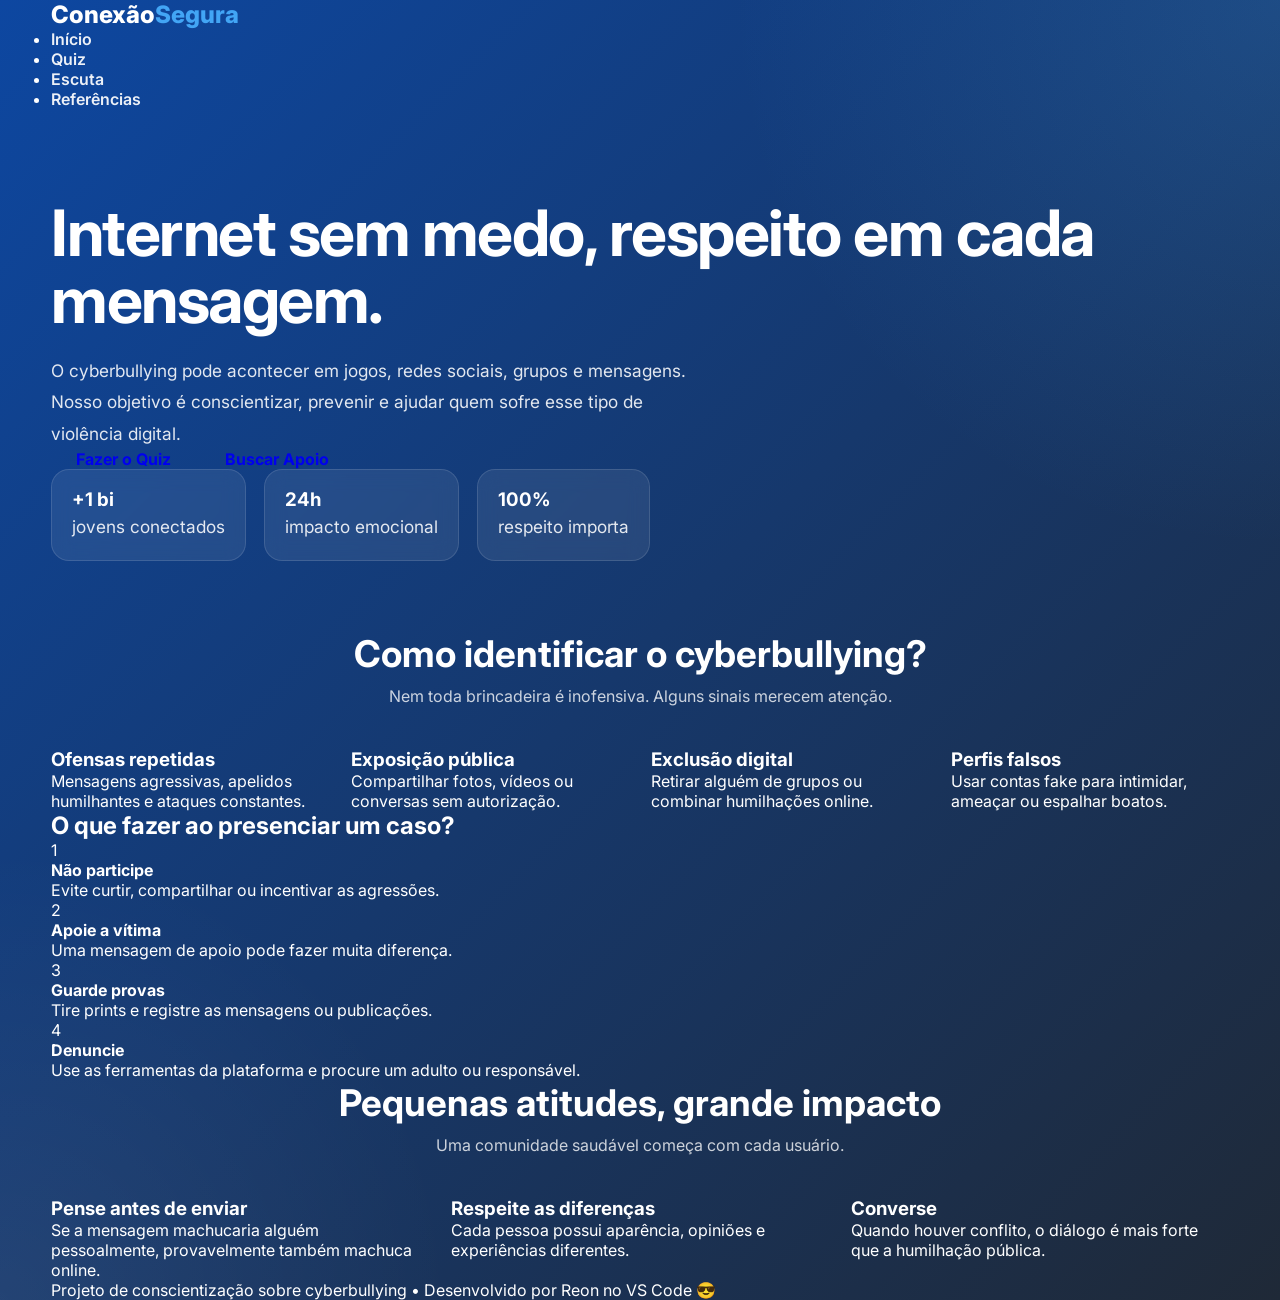
==== commit a866529f: "asdfd" ====
--- a/index.html
+++ b/index.html
@@ -4,7 +4,7 @@
   <meta charset="UTF-8">
   <meta name="viewport" content="width=device-width, initial-scale=1.0">
   <title>Conexão Segura | Combate ao Cyberbullying</title>
-  <link rel="stylesheet" href="estilo.css">
+  <link rel="stylesheet" href="style.css">
 </head>
 <body>
 
--- a/style.css
+++ b/style.css
@@ -0,0 +1,353 @@
+@import url('https://fonts.googleapis.com/css2?family=Inter:wght@400;500;600;700;800&display=swap');
+
+:root{
+  --blue:#0D47A1;
+  --light:#42A5F5;
+  --white:#FFFFFF;
+  --black:#111111;
+  --gray:#1F2937;
+}
+
+*{
+  margin:0;
+  padding:0;
+  box-sizing:border-box;
+}
+
+body{
+  font-family:'Inter',sans-serif;
+  background: radial-gradient(circle at top right, rgba(66,165,245,.18), transparent 30%),
+              radial-gradient(circle at bottom left, rgba(255,255,255,.06), transparent 25%),
+              linear-gradient(135deg,var(--blue),var(--gray));
+  color:var(--white);
+  min-height:100vh;
+  overflow-x:hidden;
+}
+
+.container{
+  width:min(1180px,92%);
+  margin:auto;
+}
+
+.navbar{
+  position:sticky;
+  top:0;
+  z-index:1000;
+  background:rgba(13,71,161,.72);
+  backdrop-filter:blur(14px);
+  border-bottom:1px solid rgba(255,255,255,.12);
+}
+
+.navbar .container{
+  display:flex;
+  justify-content:space-between;
+  align-items:center;
+  padding:18px 0;
+}
+
+.logo{
+  font-size:1.5rem;
+  font-weight:800;
+}
+
+.logo span{
+  color:var(--light);
+}
+
+nav{
+  display:flex;
+  gap:22px;
+}
+
+nav a{
+  color:var(--white);
+  text-decoration:none;
+  font-weight:600;
+  opacity:.92;
+  transition:.25s;
+}
+
+nav a:hover{
+  color:var(--light);
+}
+
+.hero{
+  padding:90px 0 70px;
+}
+
+.hero-content{
+  display:grid;
+  grid-template-columns:1.2fr .8fr;
+  gap:40px;
+  align-items:center;
+}
+
+.badge{
+  display:inline-flex;
+  align-items:center;
+  gap:8px;
+  background:rgba(255,255,255,.08);
+  border:1px solid rgba(255,255,255,.12);
+  padding:10px 14px;
+  border-radius:999px;
+  margin-bottom:24px;
+  font-size:.95rem;
+}
+
+.hero h1{
+  font-size:clamp(2.5rem,5vw,4.6rem);
+  line-height:1.05;
+  margin-bottom:22px;
+  letter-spacing:-1.5px;
+}
+
+.hero h1 span{
+  color:var(--light);
+}
+
+.hero p{
+  color:rgba(255,255,255,.88);
+  font-size:1.08rem;
+  line-height:1.8;
+  max-width:640px;
+}
+
+.buttons{
+  display:flex;
+  gap:16px;
+  flex-wrap:wrap;
+  margin:34px 0 38px;
+}
+
+.btn{
+  padding:14px 24px;
+  border-radius:16px;
+  text-decoration:none;
+  font-weight:700;
+  transition:.25s;
+  border:1px solid transparent;
+}
+
+.btn.primary{
+  background:var(--light);
+  color:var(--black);
+  box-shadow:0 14px 32px rgba(66,165,245,.35);
+}
+
+.btn.primary:hover{
+  transform:translateY(-3px);
+}
+
+.btn.secondary{
+  background:rgba(255,255,255,.08);
+  color:var(--white);
+  border-color:rgba(255,255,255,.14);
+}
+
+.btn.secondary:hover{
+  background:rgba(255,255,255,.12);
+}
+
+.stats{
+  display:flex;
+  gap:18px;
+  flex-wrap:wrap;
+}
+
+.stats div{
+  background:rgba(255,255,255,.08);
+  border:1px solid rgba(255,255,255,.12);
+  border-radius:18px;
+  padding:18px 20px;
+  min-width:150px;
+  backdrop-filter:blur(10px);
+}
+
+.stats strong{
+  display:block;
+  font-size:1.6rem;
+  color:var(--light);
+  margin-bottom:6px;
+}
+
+.stats span{
+  color:rgba(255,255,255,.82);
+  font-size:.95rem;
+}
+
+.hero-card{
+  position:relative;
+}
+
+.card-glow{
+  position:absolute;
+  inset:-18px;
+  background:radial-gradient(circle, rgba(66,165,245,.35), transparent 65%);
+  filter:blur(12px);
+}
+
+.card-content{
+  position:relative;
+  background:rgba(255,255,255,.09);
+  border:1px solid rgba(255,255,255,.14);
+  border-radius:28px;
+  padding:36px;
+  backdrop-filter:blur(16px);
+  overflow:hidden;
+}
+
+.card-content::before{
+  content:'';
+  position:absolute;
+  inset:0;
+  background:linear-gradient(135deg, rgba(255,255,255,.12), transparent 45%);
+}
+
+.icon{
+  width:64px;
+  height:64px;
+  border-radius:18px;
+  background:rgba(66,165,245,.18);
+  display:flex;
+  align-items:center;
+  justify-content:center;
+  font-size:1.8rem;
+  margin-bottom:22px;
+}
+
+.card-content h3{
+  font-size:1.5rem;
+  margin-bottom:14px;
+}
+
+.card-content p{
+  color:rgba(255,255,255,.84);
+  line-height:1.7;
+}
+
+.features{
+  padding:80px 0;
+}
+
+.section-title{
+  text-align:center;
+  margin-bottom:42px;
+}
+
+.section-title h2{
+  font-size:2.3rem;
+  margin-bottom:10px;
+}
+
+.section-title p{
+  color:rgba(255,255,255,.78);
+}
+
+.grid{
+  display:grid;
+  grid-template-columns:repeat(auto-fit,minmax(230px,1fr));
+  gap:22px;
+}
+
+.feature-card{
+  background:rgba(255,255,255,.08);
+  border:1px solid rgba(255,255,255,.12);
+  border-radius:24px;
+  padding:28px;
+  backdrop-filter:blur(12px);
+  transition:.25s;
+}
+
+.feature-card:hover{
+  transform:translateY(-8px);
+  border-color:rgba(66,165,245,.45);
+}
+
+.feature-icon{
+  width:52px;
+  height:52px;
+  border-radius:16px;
+  background:rgba(66,165,245,.18);
+  display:flex;
+  align-items:center;
+  justify-content:center;
+  font-size:1.4rem;
+  margin-bottom:18px;
+}
+
+.feature-card h3{
+  margin-bottom:10px;
+  color:var(--light);
+}
+
+.feature-card p{
+  color:rgba(255,255,255,.82);
+  line-height:1.7;
+}
+
+.action{
+  padding:20px 0 80px;
+}
+
+.action-box{
+  display:flex;
+  justify-content:space-between;
+  align-items:center;
+  gap:24px;
+  background:linear-gradient(135deg, rgba(66,165,245,.16), rgba(255,255,255,.06));
+  border:1px solid rgba(255,255,255,.12);
+  border-radius:28px;
+  padding:34px;
+  backdrop-filter:blur(14px);
+}
+
+.action h2{
+  font-size:2rem;
+  margin-bottom:8px;
+}
+
+.action p{
+  color:rgba(255,255,255,.84);
+}
+
+.footer{
+  padding:30px 0;
+  border-top:1px solid rgba(255,255,255,.12);
+  background:rgba(0,0,0,.22);
+  text-align:center;
+}
+
+.footer p{
+  color:rgba(255,255,255,.78);
+}
+
+@media (max-width:900px){
+  .hero-content{
+    grid-template-columns:1fr;
+  }
+
+  .action-box{
+    flex-direction:column;
+    text-align:center;
+  }
+}
+
+@media (max-width:640px){
+  .navbar .container{
+    flex-direction:column;
+    gap:14px;
+  }
+
+  nav{
+    flex-wrap:wrap;
+    justify-content:center;
+  }
+
+  .hero{
+    padding-top:60px;
+  }
+
+  .stats{
+    flex-direction:column;
+  }
+}
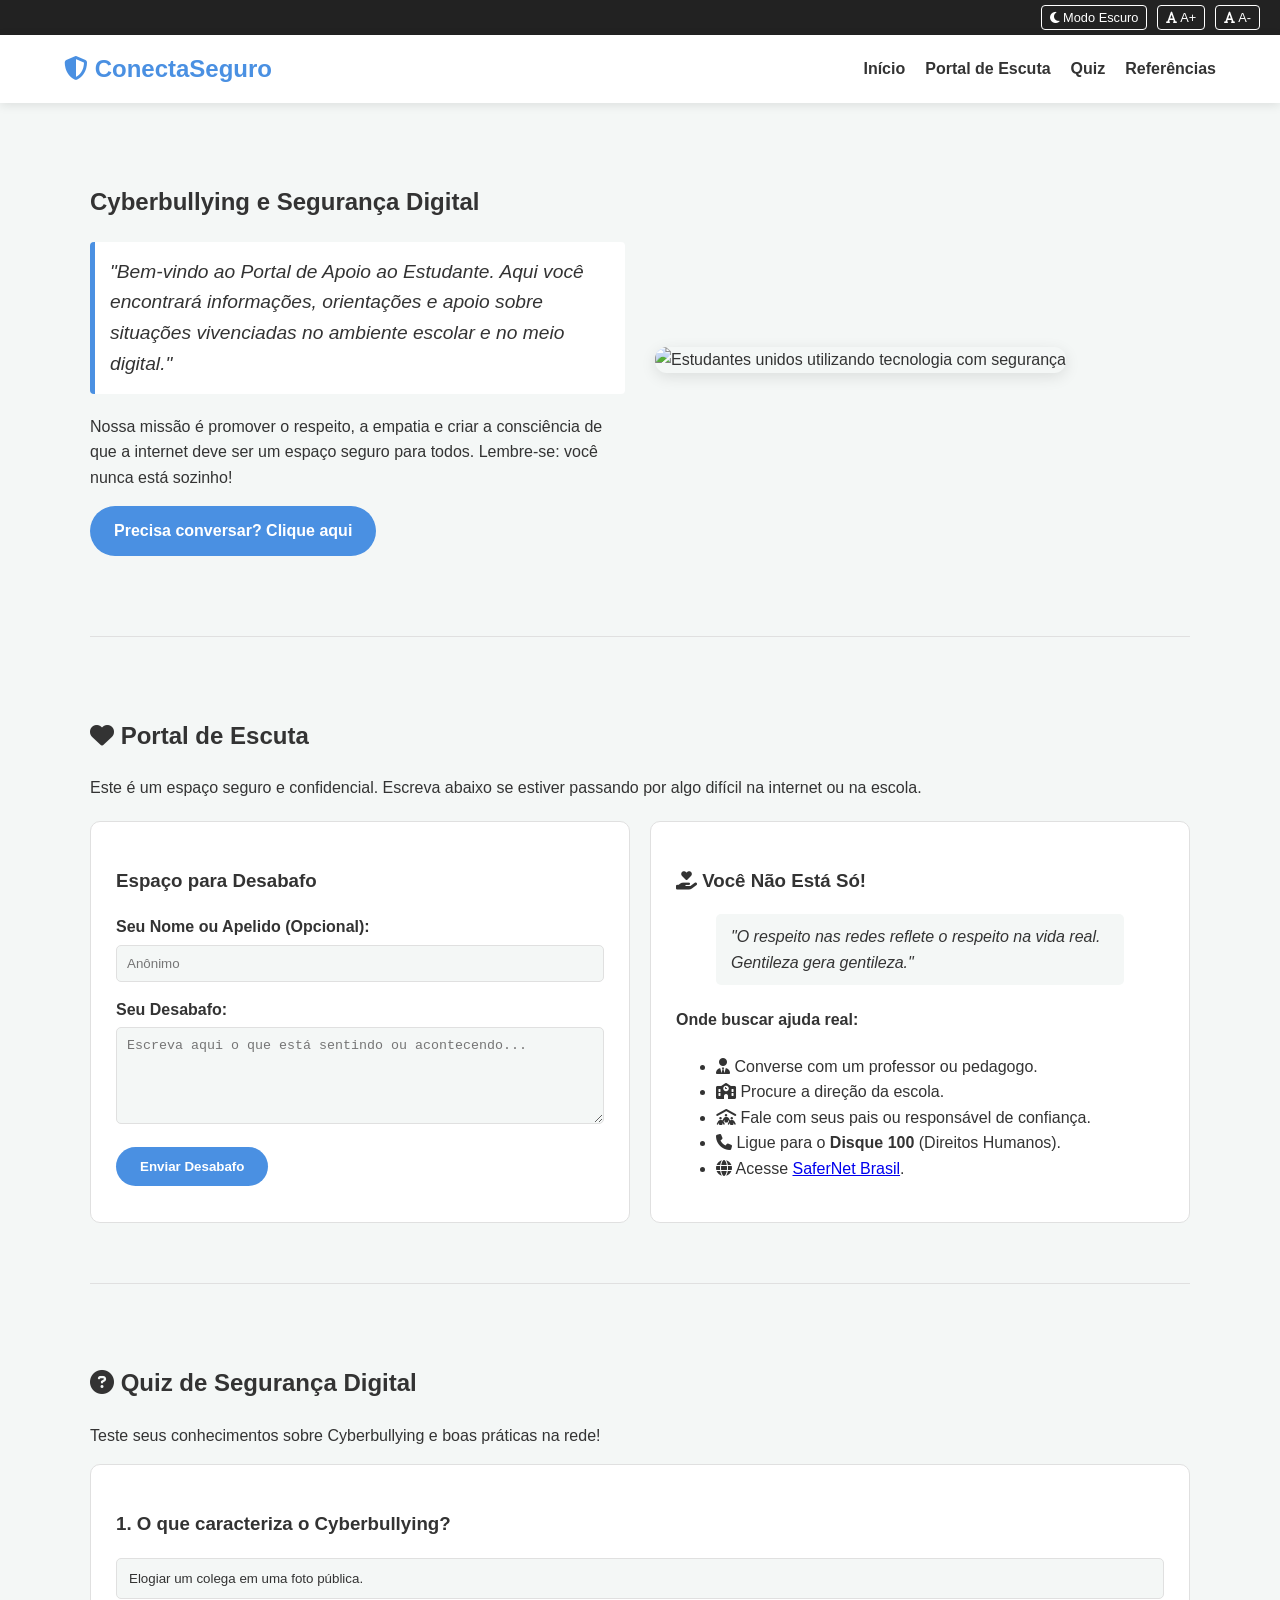
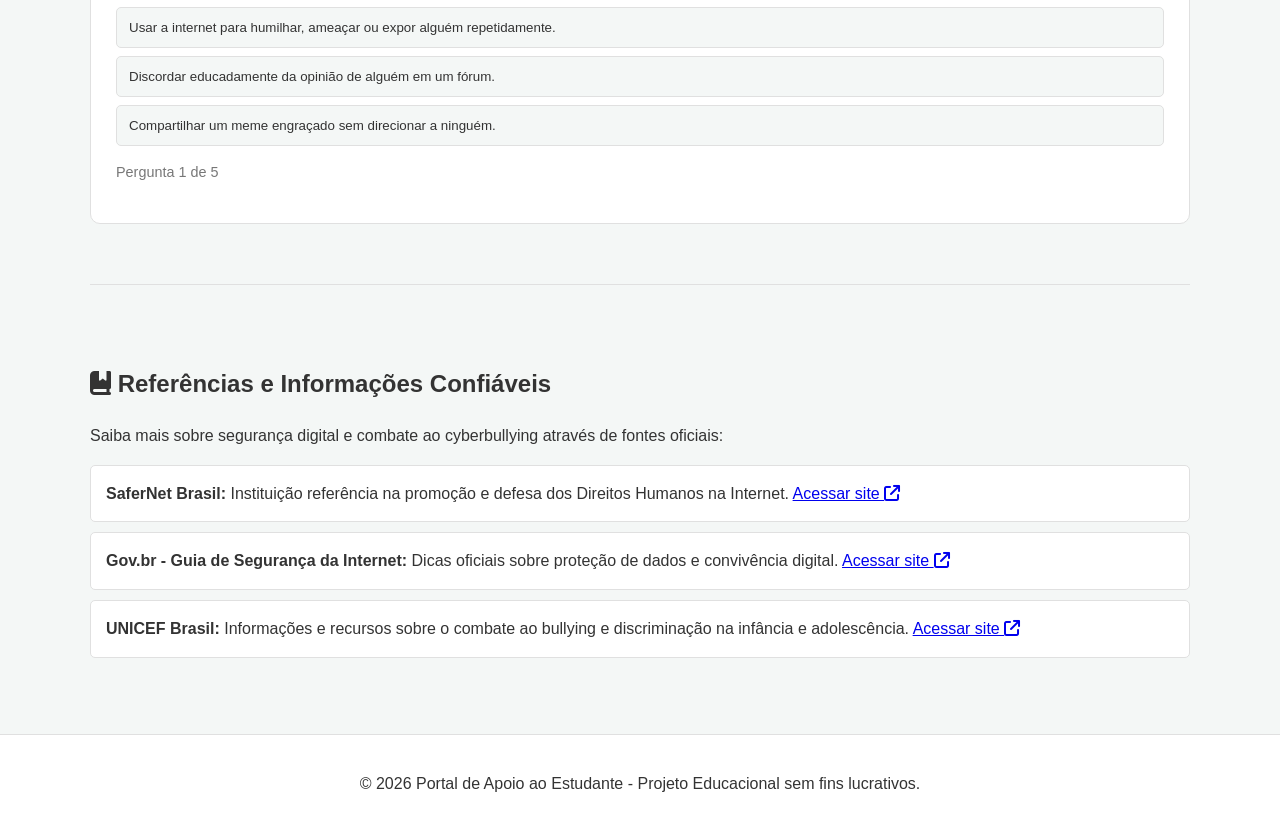
==== commit 8e56c9d8: "34t" ====
--- a/index.html
+++ b/index.html
@@ -1,155 +1,128 @@
 <!DOCTYPE html>
 <html lang="pt-BR">
 <head>
-  <meta charset="UTF-8">
-  <meta name="viewport" content="width=device-width, initial-scale=1.0">
-  <title>Conexão Segura | Combate ao Cyberbullying</title>
-  <link rel="stylesheet" href="style.css">
+    <meta charset="UTF-8">
+    <meta name="viewport" content="width=device-width, initial-scale=1.0">
+    <title>ConectaSeguro - Portal de Apoio e Segurança Digital</title>
+    <link rel="stylesheet" href="style.css">
+    <link rel="stylesheet" href="https://cdnjs.cloudflare.com/ajax/libs/font-awesome/6.4.0/css/all.min.css">
 </head>
 <body>
 
-<nav>
-  <div class="container nav-content">
-    <div class="logo">Conexão<span>Segura</span></div>
-    <ul>
-      <li><a href="index.html">Início</a></li>
-      <li><a href="quiz.html">Quiz</a></li>
-      <li><a href="escuta.html">Escuta</a></li>
-      <li><a href="referências.html">Referências</a></li>
-    </ul>
-  </div>
-</nav>
-
-<section class="hero">
-  <div class="container">
-    <h1>Internet sem medo, respeito em cada mensagem.</h1>
-    <p>
-      O cyberbullying pode acontecer em jogos, redes sociais, grupos e mensagens.
-      Nosso objetivo é conscientizar, prevenir e ajudar quem sofre esse tipo de violência digital.
-    </p>
-
-    <div class="hero-buttons">
-      <a href="quiz.html" class="btn btn-primary">Fazer o Quiz</a>
-      <a href="escuta.html" class="btn btn-secondary">Buscar Apoio</a>
+    <div class="accessibility-bar">
+        <button id="toggle-contrast" title="Alternar Modo Escuro"><i class="fa-solid fa-moon"></i> Modo Escuro</button>
+        <button id="increase-font" title="Aumentar Fonte"><i class="fa-solid fa-font"></i> A+</button>
+        <button id="decrease-font" title="Diminuir Fonte"><i class="fa-solid fa-font"></i> A-</button>
     </div>
 
-    <div class="stats">
-      <div class="stat">
-        <h3>+1 bi</h3>
-        <p>jovens conectados</p>
-      </div>
-      <div class="stat">
-        <h3>24h</h3>
-        <p>impacto emocional</p>
-      </div>
-      <div class="stat">
-        <h3>100%</h3>
-        <p>respeito importa</p>
-      </div>
-    </div>
-  </div>
-</section>
+    <header>
+        <div class="logo">
+            <i class="fa-solid fa-shield-halved"></i> ConectaSeguro
+        </div>
+        <nav>
+            <ul>
+                <li><a href="#inicio">Início</a></li>
+                <li><a href="#escuta">Portal de Escuta</a></li>
+                <li><a href="#quiz">Quiz</a></li>
+                <li><a href="#referencias">Referências</a></li>
+            </ul>
+        </nav>
+    </header>
 
-<section class="section">
-  <div class="container">
-    <div class="section-title">
-      <h2>Como identificar o cyberbullying?</h2>
-      <p>Nem toda brincadeira é inofensiva. Alguns sinais merecem atenção.</p>
-    </div>
+    <main>
+        <section id="inicio" class="hero-section">
+            <div class="hero-content">
+                <h1>Cyberbullying e Segurança Digital</h1>
+                <p class="welcome-message">
+                    "Bem-vindo ao Portal de Apoio ao Estudante. Aqui você encontrará informações, orientações e apoio sobre situações vivenciadas no ambiente escolar e no meio digital."
+                </p>
+                <p>Nossa missão é promover o respeito, a empatia e criar a consciência de que a internet deve ser um espaço seguro para todos. Lembre-se: você nunca está sozinho!</p>
+                <a href="#escuta" class="btn-primary">Precisa conversar? Clique aqui</a>
+            </div>
+            <div class="hero-image">
+                <img src="https://images.unsplash.com/photo-1516321318423-f06f85e504b3?w=600&auto=format&fit=crop" alt="Estudantes unidos utilizando tecnologia com segurança">
+            </div>
+        </section>
 
-    <div class="grid">
-      <div class="card">
-        <h3>Ofensas repetidas</h3>
-        <p>Mensagens agressivas, apelidos humilhantes e ataques constantes.</p>
-      </div>
+        <hr>
 
-      <div class="card">
-        <h3>Exposição pública</h3>
-        <p>Compartilhar fotos, vídeos ou conversas sem autorização.</p>
-      </div>
+        <section id="escuta" class="section-container">
+            <h2><i class="fa-solid fa-heart"></i> Portal de Escuta</h2>
+            <p>Este é um espaço seguro e confidencial. Escreva abaixo se estiver passando por algo difícil na internet ou na escola.</p>
 
-      <div class="card">
-        <h3>Exclusão digital</h3>
-        <p>Retirar alguém de grupos ou combinar humilhações online.</p>
-      </div>
+            <div class="escuta-grid">
+                <div class="form-card">
+                    <h3>Espaço para Desabafo</h3>
+                    <form id="form-escuta">
+                        <div class="form-group">
+                            <label for="nome">Seu Nome ou Apelido (Opcional):</label>
+                            <input type="text" id="nome" placeholder="Anônimo">
+                        </div>
+                        <div class="form-group">
+                            <label for="mensagem">Seu Desabafo:</label>
+                            <textarea id="mensagem" rows="5" placeholder="Escreva aqui o que está sentindo ou acontecendo..." required></textarea>
+                        </div>
+                        <button type="submit" class="btn-submit">Enviar Desabafo</button>
+                    </form>
+                    <div id="feedback-mensagem" class="feedback-box hidden"></div>
+                </div>
 
-      <div class="card">
-        <h3>Perfis falsos</h3>
-        <p>Usar contas fake para intimidar, ameaçar ou espalhar boatos.</p>
-      </div>
-    </div>
+                <div class="support-info">
+                    <h3><i class="fa-solid fa-hand-holding-heart"></i> Você Não Está Só!</h3>
+                    <blockquote class="quote">
+                        "O respeito nas redes reflete o respeito na vida real. Gentileza gera gentileza."
+                    </blockquote>
+                    <h4>Onde buscar ajuda real:</h4>
+                    <ul>
+                        <li><i class="fa-solid fa-user-tie"></i> Converse com um professor ou pedagogo.</li>
+                        <li><i class="fa-solid fa-school"></i> Procure a direção da escola.</li>
+                        <li><i class="fa-solid fa-people-roof"></i> Fale com seus pais ou responsável de confiança.</li>
+                        <li><i class="fa-solid fa-phone"></i> Ligue para o <strong>Disque 100</strong> (Direitos Humanos).</li>
+                        <li><i class="fa-solid fa-globe"></i> Acesse <a href="https://canaldeajuda.safernet.org.br/" target="_blank">SaferNet Brasil</a>.</li>
+                    </ul>
+                </div>
+            </div>
+        </section>
 
-    <div class="highlight">
-      <h2>O que fazer ao presenciar um caso?</h2>
-      <div class="steps">
-        <div class="step">
-          <div class="step-number">1</div>
-          <div>
-            <h4>Não participe</h4>
-            <p>Evite curtir, compartilhar ou incentivar as agressões.</p>
-          </div>
-        </div>
+        <hr>
 
-        <div class="step">
-          <div class="step-number">2</div>
-          <div>
-            <h4>Apoie a vítima</h4>
-            <p>Uma mensagem de apoio pode fazer muita diferença.</p>
-          </div>
-        </div>
+        <section id="quiz" class="section-container">
+            <h2><i class="fa-solid fa-circle-question"></i> Quiz de Segurança Digital</h2>
+            <p>Teste seus conhecimentos sobre Cyberbullying e boas práticas na rede!</p>
 
-        <div class="step">
-          <div class="step-number">3</div>
-          <div>
-            <h4>Guarde provas</h4>
-            <p>Tire prints e registre as mensagens ou publicações.</p>
-          </div>
-        </div>
+            <div id="quiz-container" class="quiz-card">
+                </div>
+            <div id="quiz-result" class="quiz-result hidden"></div>
+        </section>
 
-        <div class="step">
-          <div class="step-number">4</div>
-          <div>
-            <h4>Denuncie</h4>
-            <p>Use as ferramentas da plataforma e procure um adulto ou responsável.</p>
-          </div>
-        </div>
-      </div>
-    </div>
-  </div>
-</section>
+        <hr>
 
-<section class="section">
-  <div class="container">
-    <div class="section-title">
-      <h2>Pequenas atitudes, grande impacto</h2>
-      <p>Uma comunidade saudável começa com cada usuário.</p>
-    </div>
+        <section id="referencias" class="section-container">
+            <h2><i class="fa-solid fa-book-bookmark"></i> Referências e Informações Confiáveis</h2>
+            <p>Saiba mais sobre segurança digital e combate ao cyberbullying através de fontes oficiais:</p>
+            <ul class="ref-list">
+                <li>
+                    <strong>SaferNet Brasil:</strong> Instituição referência na promoção e defesa dos Direitos Humanos na Internet. 
+                    <a href="https://new.safernet.org.br/" target="_blank">Acessar site <i class="fa-solid fa-arrow-up-right-from-square"></i></a>
+                </li>
+                <li>
+                    <strong>Gov.br - Guia de Segurança da Internet:</strong> Dicas oficiais sobre proteção de dados e convivência digital.
+                    <a href="https://www.gov.br/" target="_blank">Acessar site <i class="fa-solid fa-arrow-up-right-from-square"></i></a>
+                </li>
+                <li>
+                    <strong>UNICEF Brasil:</strong> Informações e recursos sobre o combate ao bullying e discriminação na infância e adolescência.
+                    <a href="https://www.unicef.org/brazil/" target="_blank">Acessar site <i class="fa-solid fa-arrow-up-right-from-square"></i></a>
+                </li>
+            </ul>
+        </section>
+    </main>
 
-    <div class="grid">
-      <div class="card">
-        <h3>Pense antes de enviar</h3>
-        <p>Se a mensagem machucaria alguém pessoalmente, provavelmente também machuca online.</p>
-      </div>
+    <button id="btn-top" title="Voltar ao Topo"><i class="fa-solid fa-arrow-up"></i></button>
 
-      <div class="card">
-        <h3>Respeite as diferenças</h3>
-        <p>Cada pessoa possui aparência, opiniões e experiências diferentes.</p>
-      </div>
+    <footer>
+        <p>&copy; 2026 Portal de Apoio ao Estudante - Projeto Educacional sem fins lucrativos.</p>
+    </footer>
 
-      <div class="card">
-        <h3>Converse</h3>
-        <p>Quando houver conflito, o diálogo é mais forte que a humilhação pública.</p>
-      </div>
-    </div>
-  </div>
-</section>
-
-<footer>
-  <div class="container">
-    <p>Projeto de conscientização sobre cyberbullying • Desenvolvido por Reon no VS Code 😎</p>
-  </div>
-</footer>
-
-<script src="script.js"></script>
+    <script src="script.js"></script>
 </body>
 </html>
--- a/style.css
+++ b/style.css
@@ -1,353 +1,296 @@
-@import url('https://fonts.googleapis.com/css2?family=Inter:wght@400;500;600;700;800&display=swap');
-
-:root{
-  --blue:#0D47A1;
-  --light:#42A5F5;
-  --white:#FFFFFF;
-  --black:#111111;
-  --gray:#1F2937;
-}
-
-*{
-  margin:0;
-  padding:0;
-  box-sizing:border-box;
-}
-
-body{
-  font-family:'Inter',sans-serif;
-  background: radial-gradient(circle at top right, rgba(66,165,245,.18), transparent 30%),
-              radial-gradient(circle at bottom left, rgba(255,255,255,.06), transparent 25%),
-              linear-gradient(135deg,var(--blue),var(--gray));
-  color:var(--white);
-  min-height:100vh;
-  overflow-x:hidden;
-}
-
-.container{
-  width:min(1180px,92%);
-  margin:auto;
-}
-
-.navbar{
-  position:sticky;
-  top:0;
-  z-index:1000;
-  background:rgba(13,71,161,.72);
-  backdrop-filter:blur(14px);
-  border-bottom:1px solid rgba(255,255,255,.12);
-}
-
-.navbar .container{
-  display:flex;
-  justify-content:space-between;
-  align-items:center;
-  padding:18px 0;
-}
-
-.logo{
-  font-size:1.5rem;
-  font-weight:800;
-}
-
-.logo span{
-  color:var(--light);
-}
-
-nav{
-  display:flex;
-  gap:22px;
-}
-
-nav a{
-  color:var(--white);
-  text-decoration:none;
-  font-weight:600;
-  opacity:.92;
-  transition:.25s;
-}
-
-nav a:hover{
-  color:var(--light);
-}
-
-.hero{
-  padding:90px 0 70px;
-}
-
-.hero-content{
-  display:grid;
-  grid-template-columns:1.2fr .8fr;
-  gap:40px;
-  align-items:center;
-}
-
-.badge{
-  display:inline-flex;
-  align-items:center;
-  gap:8px;
-  background:rgba(255,255,255,.08);
-  border:1px solid rgba(255,255,255,.12);
-  padding:10px 14px;
-  border-radius:999px;
-  margin-bottom:24px;
-  font-size:.95rem;
-}
-
-.hero h1{
-  font-size:clamp(2.5rem,5vw,4.6rem);
-  line-height:1.05;
-  margin-bottom:22px;
-  letter-spacing:-1.5px;
-}
-
-.hero h1 span{
-  color:var(--light);
-}
-
-.hero p{
-  color:rgba(255,255,255,.88);
-  font-size:1.08rem;
-  line-height:1.8;
-  max-width:640px;
-}
-
-.buttons{
-  display:flex;
-  gap:16px;
-  flex-wrap:wrap;
-  margin:34px 0 38px;
-}
-
-.btn{
-  padding:14px 24px;
-  border-radius:16px;
-  text-decoration:none;
-  font-weight:700;
-  transition:.25s;
-  border:1px solid transparent;
-}
-
-.btn.primary{
-  background:var(--light);
-  color:var(--black);
-  box-shadow:0 14px 32px rgba(66,165,245,.35);
-}
-
-.btn.primary:hover{
-  transform:translateY(-3px);
-}
-
-.btn.secondary{
-  background:rgba(255,255,255,.08);
-  color:var(--white);
-  border-color:rgba(255,255,255,.14);
-}
-
-.btn.secondary:hover{
-  background:rgba(255,255,255,.12);
-}
-
-.stats{
-  display:flex;
-  gap:18px;
-  flex-wrap:wrap;
-}
-
-.stats div{
-  background:rgba(255,255,255,.08);
-  border:1px solid rgba(255,255,255,.12);
-  border-radius:18px;
-  padding:18px 20px;
-  min-width:150px;
-  backdrop-filter:blur(10px);
-}
-
-.stats strong{
-  display:block;
-  font-size:1.6rem;
-  color:var(--light);
-  margin-bottom:6px;
-}
-
-.stats span{
-  color:rgba(255,255,255,.82);
-  font-size:.95rem;
-}
-
-.hero-card{
-  position:relative;
-}
-
-.card-glow{
-  position:absolute;
-  inset:-18px;
-  background:radial-gradient(circle, rgba(66,165,245,.35), transparent 65%);
-  filter:blur(12px);
-}
-
-.card-content{
-  position:relative;
-  background:rgba(255,255,255,.09);
-  border:1px solid rgba(255,255,255,.14);
-  border-radius:28px;
-  padding:36px;
-  backdrop-filter:blur(16px);
-  overflow:hidden;
-}
-
-.card-content::before{
-  content:'';
-  position:absolute;
-  inset:0;
-  background:linear-gradient(135deg, rgba(255,255,255,.12), transparent 45%);
-}
-
-.icon{
-  width:64px;
-  height:64px;
-  border-radius:18px;
-  background:rgba(66,165,245,.18);
-  display:flex;
-  align-items:center;
-  justify-content:center;
-  font-size:1.8rem;
-  margin-bottom:22px;
-}
-
-.card-content h3{
-  font-size:1.5rem;
-  margin-bottom:14px;
-}
-
-.card-content p{
-  color:rgba(255,255,255,.84);
-  line-height:1.7;
-}
-
-.features{
-  padding:80px 0;
-}
-
-.section-title{
-  text-align:center;
-  margin-bottom:42px;
-}
-
-.section-title h2{
-  font-size:2.3rem;
-  margin-bottom:10px;
-}
-
-.section-title p{
-  color:rgba(255,255,255,.78);
-}
-
-.grid{
-  display:grid;
-  grid-template-columns:repeat(auto-fit,minmax(230px,1fr));
-  gap:22px;
-}
-
-.feature-card{
-  background:rgba(255,255,255,.08);
-  border:1px solid rgba(255,255,255,.12);
-  border-radius:24px;
-  padding:28px;
-  backdrop-filter:blur(12px);
-  transition:.25s;
-}
-
-.feature-card:hover{
-  transform:translateY(-8px);
-  border-color:rgba(66,165,245,.45);
-}
-
-.feature-icon{
-  width:52px;
-  height:52px;
-  border-radius:16px;
-  background:rgba(66,165,245,.18);
-  display:flex;
-  align-items:center;
-  justify-content:center;
-  font-size:1.4rem;
-  margin-bottom:18px;
-}
-
-.feature-card h3{
-  margin-bottom:10px;
-  color:var(--light);
-}
-
-.feature-card p{
-  color:rgba(255,255,255,.82);
-  line-height:1.7;
-}
-
-.action{
-  padding:20px 0 80px;
-}
-
-.action-box{
-  display:flex;
-  justify-content:space-between;
-  align-items:center;
-  gap:24px;
-  background:linear-gradient(135deg, rgba(66,165,245,.16), rgba(255,255,255,.06));
-  border:1px solid rgba(255,255,255,.12);
-  border-radius:28px;
-  padding:34px;
-  backdrop-filter:blur(14px);
-}
-
-.action h2{
-  font-size:2rem;
-  margin-bottom:8px;
-}
-
-.action p{
-  color:rgba(255,255,255,.84);
-}
-
-.footer{
-  padding:30px 0;
-  border-top:1px solid rgba(255,255,255,.12);
-  background:rgba(0,0,0,.22);
-  text-align:center;
-}
-
-.footer p{
-  color:rgba(255,255,255,.78);
-}
-
-@media (max-width:900px){
-  .hero-content{
-    grid-template-columns:1fr;
-  }
-
-  .action-box{
-    flex-direction:column;
-    text-align:center;
-  }
-}
-
-@media (max-width:640px){
-  .navbar .container{
-    flex-direction:column;
-    gap:14px;
-  }
-
-  nav{
-    flex-wrap:wrap;
-    justify-content:center;
-  }
-
-  .hero{
-    padding-top:60px;
-  }
-
-  .stats{
-    flex-direction:column;
-  }
+/* Configurações Globais */
+:root {
+    --primary-color: #4a90e2;
+    --secondary-color: #50e3c2;
+    --bg-color: #f4f7f6;
+    --card-bg: #ffffff;
+    --text-color: #333333;
+    --border-color: #e0e0e0;
+    --accent-color: #e74c3c;
+    --font-size-base: 16px;
+}
+
+/* Modo Escuro */
+body.dark-mode {
+    --bg-color: #1a1a2e;
+    --card-bg: #16213e;
+    --text-color: #e0e0e0;
+    --border-color: #0f3460;
+    --primary-color: #0f3460;
+    --secondary-color: #e94560;
+}
+
+html {
+    scroll-behavior: smooth;
+    font-size: var(--font-size-base);
+}
+
+body {
+    font-family: 'Segoe UI', Tahoma, Geneva, Verdana, sans-serif;
+    background-color: var(--bg-color);
+    color: var(--text-color);
+    margin: 0;
+    padding: 0;
+    line-height: 1.6;
+    transition: background-color 0.3s, color 0.3s;
+}
+
+/* Barra de Acessibilidade */
+.accessibility-bar {
+    background: #222;
+    padding: 5px 20px;
+    display: flex;
+    justify-content: flex-end;
+    gap: 10px;
+}
+
+.accessibility-bar button {
+    background: transparent;
+    border: 1px solid #fff;
+    color: #fff;
+    padding: 4px 8px;
+    cursor: pointer;
+    border-radius: 4px;
+    font-size: 0.8rem;
+}
+
+.accessibility-bar button:hover {
+    background: #fff;
+    color: #222;
+}
+
+/* Cabeçalho e Navegação */
+header {
+    background-color: var(--card-bg);
+    display: flex;
+    justify-content: space-between;
+    align-items: center;
+    padding: 15px 5%;
+    box-shadow: 0 2px 10px rgba(0,0,0,0.1);
+    position: sticky;
+    top: 0;
+    z-index: 1000;
+}
+
+.logo {
+    font-size: 1.5rem;
+    font-weight: bold;
+    color: var(--primary-color);
+}
+
+nav ul {
+    display: flex;
+    list-style: none;
+    gap: 20px;
+    margin: 0;
+    padding: 0;
+}
+
+nav a {
+    text-decoration: none;
+    color: var(--text-color);
+    font-weight: 600;
+    transition: color 0.2s;
+}
+
+nav a:hover {
+    color: var(--primary-color);
+}
+
+/* Conteúdo Principal */
+main {
+    max-width: 1100px;
+    margin: 20px auto;
+    padding: 0 20px;
+}
+
+hr {
+    border: 0;
+    height: 1px;
+    background: var(--border-color);
+    margin: 40px 0;
+}
+
+.section-container {
+    padding: 20px 0;
+}
+
+/* Hero Section */
+.hero-section {
+    display: flex;
+    align-items: center;
+    gap: 30px;
+    padding: 40px 0;
+    flex-wrap: wrap;
+}
+
+.hero-content {
+    flex: 1;
+    min-width: 300px;
+}
+
+.welcome-message {
+    font-size: 1.2rem;
+    font-style: italic;
+    background-color: var(--card-bg);
+    padding: 15px;
+    border-left: 5px solid var(--primary-color);
+    border-radius: 4px;
+}
+
+.hero-image {
+    flex: 1;
+    min-width: 300px;
+}
+
+.hero-image img {
+    width: 100%;
+    border-radius: 12px;
+    box-shadow: 0 4px 15px rgba(0,0,0,0.1);
+}
+
+/* Botões */
+.btn-primary, .btn-submit {
+    display: inline-block;
+    background-color: var(--primary-color);
+    color: #ffffff;
+    padding: 12px 24px;
+    border-radius: 25px;
+    text-decoration: none;
+    border: none;
+    font-weight: bold;
+    cursor: pointer;
+    transition: transform 0.2s, background-color 0.2s;
+}
+
+.btn-primary:hover, .btn-submit:hover {
+    transform: translateY(-2px);
+    opacity: 0.9;
+}
+
+/* Portal de Escuta */
+.escuta-grid {
+    display: grid;
+    grid-template-columns: repeat(auto-fit, minmax(300px, 1fr));
+    gap: 20px;
+    margin-top: 20px;
+}
+
+.form-card, .support-info {
+    background-color: var(--card-bg);
+    padding: 25px;
+    border-radius: 10px;
+    border: 1px solid var(--border-color);
+}
+
+.form-group {
+    margin-bottom: 15px;
+}
+
+.form-group label {
+    display: block;
+    margin-bottom: 5px;
+    font-weight: 600;
+}
+
+.form-group input, .form-group textarea {
+    width: 100%;
+    padding: 10px;
+    border: 1px solid var(--border-color);
+    border-radius: 5px;
+    background-color: var(--bg-color);
+    color: var(--text-color);
+    box-sizing: border-box;
+}
+
+.quote {
+    font-style: italic;
+    background: var(--bg-color);
+    padding: 10px 15px;
+    border-radius: 5px;
+}
+
+.feedback-box {
+    margin-top: 15px;
+    padding: 15px;
+    background-color: #d4edda;
+    color: #155724;
+    border-radius: 5px;
+    border: 1px solid #c3e6cb;
+}
+
+/* Quiz */
+.quiz-card {
+    background-color: var(--card-bg);
+    padding: 25px;
+    border-radius: 10px;
+    border: 1px solid var(--border-color);
+}
+
+.quiz-option {
+    display: block;
+    width: 100%;
+    text-align: left;
+    background-color: var(--bg-color);
+    color: var(--text-color);
+    border: 1px solid var(--border-color);
+    padding: 12px;
+    margin: 8px 0;
+    border-radius: 5px;
+    cursor: pointer;
+    transition: background-color 0.2s;
+}
+
+.quiz-option:hover {
+    background-color: var(--primary-color);
+    color: #fff;
+}
+
+.quiz-result {
+    margin-top: 20px;
+    padding: 20px;
+    background-color: var(--card-bg);
+    border-radius: 10px;
+    text-align: center;
+    font-size: 1.3rem;
+    font-weight: bold;
+}
+
+/* Referências */
+.ref-list {
+    list-style: none;
+    padding: 0;
+}
+
+.ref-list li {
+    background-color: var(--card-bg);
+    margin-bottom: 10px;
+    padding: 15px;
+    border-radius: 5px;
+    border: 1px solid var(--border-color);
+}
+
+/* Utilitários */
+.hidden { display: none; }
+
+#btn-top {
+    position: fixed;
+    bottom: 20px;
+    right: 20px;
+    background-color: var(--primary-color);
+    color: #fff;
+    border: none;
+    padding: 12px;
+    border-radius: 50%;
+    cursor: pointer;
+    display: none;
+    box-shadow: 0 2px 10px rgba(0,0,0,0.2);
+}
+
+footer {
+    text-align: center;
+    padding: 20px;
+    background-color: var(--card-bg);
+    border-top: 1px solid var(--border-color);
+    margin-top: 40px;
 }
